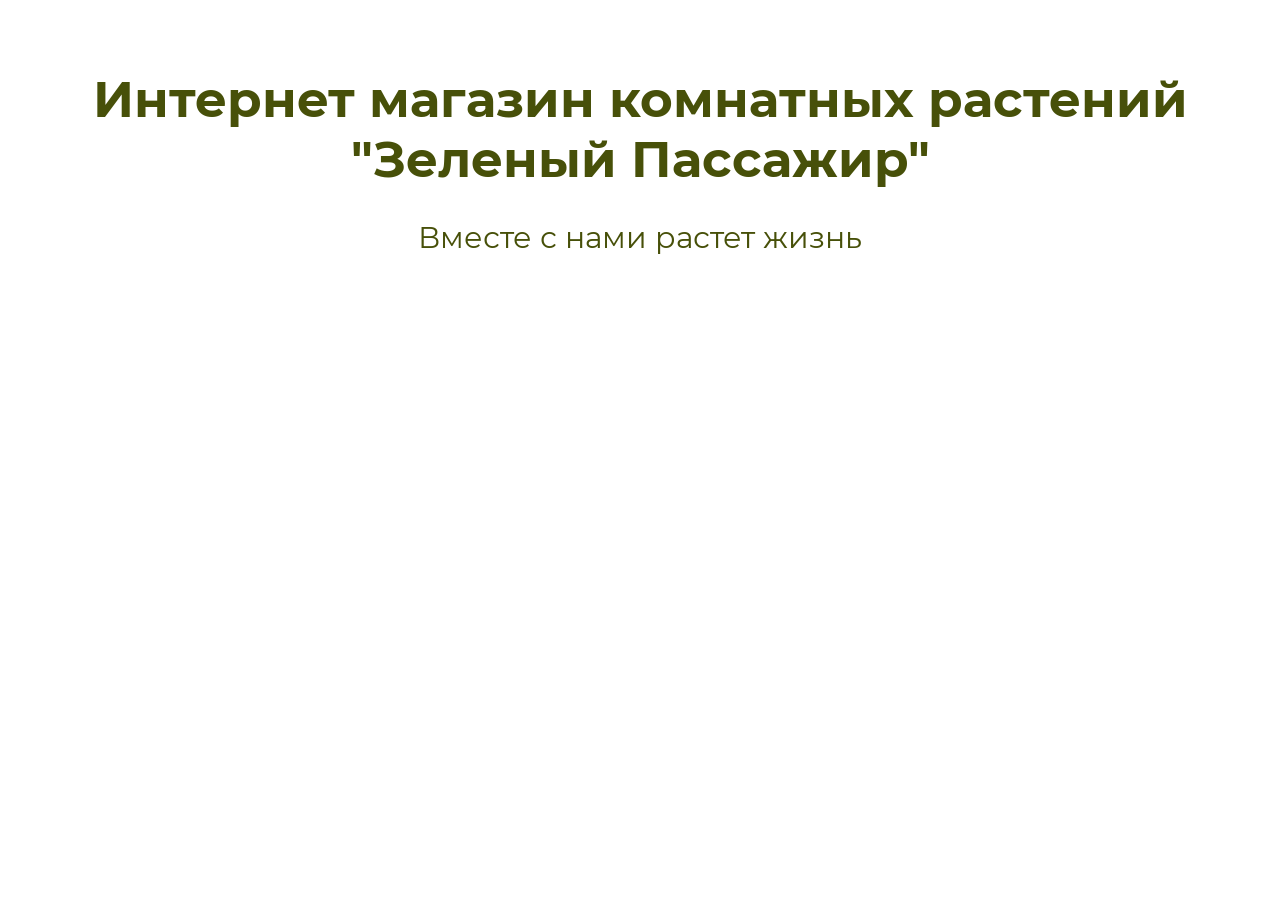
==== plant-cart/index.html @ 80790adb "Создание первого блока/заголовка" ====
<!DOCTYPE html>
<html lang="ru">
<head>
  <meta charset="UTF-8">
  <title>Верстка гибких компонентов</title>
  <link rel="stylesheet" href="css/style.css">
</head>
<body>
  <div class="page-content">
    <h1 class="page-content__title">Интернет магазин комнатных растений "Зеленый Пассажир"</h1>
    <p class="page-content__text">Вместе с нами растет жизнь</p>
  </div>
</body>
</html>
---- plant-cart/css/style.css ----
/* Global */
/* ------------------------------------ */
@import "global/fonts.css";
@import "global/reboot.css";

/* Blocks */
/* ------------------------------------ */
@import "blocks/page-content.css";
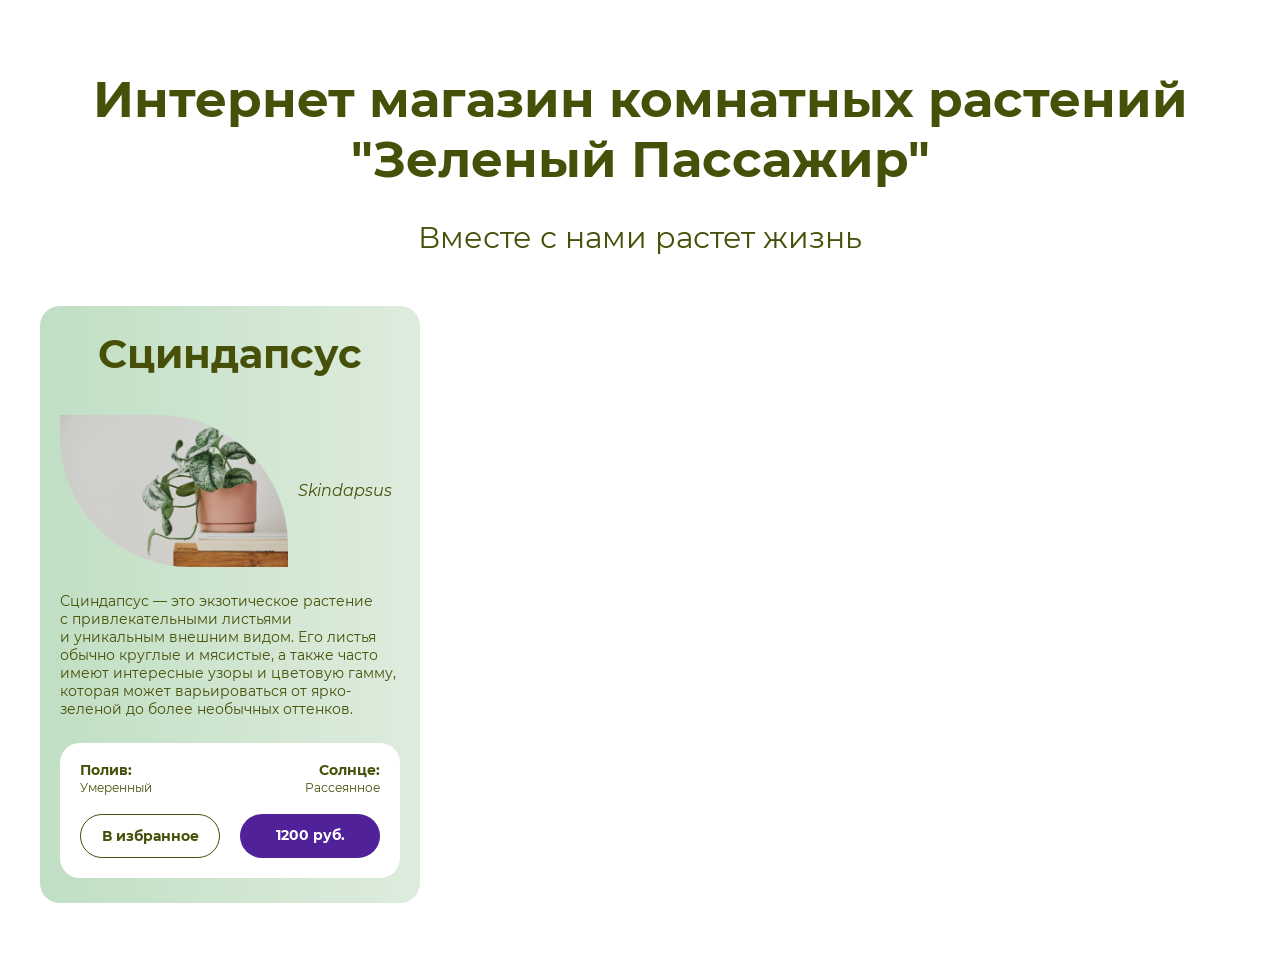
==== commit 1953f27b: "Верстка гибкого компонента, создание сетки для шаблона карточки" ====
--- a/plant-cart/index.html
+++ b/plant-cart/index.html
@@ -9,6 +9,30 @@
   <div class="page-content">
     <h1 class="page-content__title">Интернет магазин комнатных растений "Зеленый Пассажир"</h1>
     <p class="page-content__text">Вместе с нами растет жизнь</p>
+    <div class="product-card">
+      <h2 class="product-card__title">Сциндапсус</h2>
+      <div class="producr-card__heading">
+        <img class="product-card__img" src="img/Skindapsus.jpg" height="152" width="228" alt="Растение Сциндапсус">
+        <span class="product-card__name">Skindapsus</span>
+      </div>
+      <p class="producr-card__description">Сциндапсус&nbsp;&mdash; это экзотическое растение с&nbsp;привлекательными листьями и&nbsp;уникальным внешним видом. Его листья обычно круглые и&nbsp;мясистые, а&nbsp;также часто имеют интересные узоры и&nbsp;цветовую гамму, которая может варьироваться от&nbsp;ярко-зеленой до&nbsp;более необычных оттенков.</p>
+      <div class="product-card__info">
+        <div class="product-card__care">
+          <div class="product-card__care-group">
+            <span class="product-card__care-condition">Полив:</span>
+            <span class="producr-card__care-value">Умеренный</span>
+          </div>
+          <div class="product-card__care-group product-card__care-group--right">
+            <span class="product-card__care-condition">Солнце:</span>
+            <span class="producr-card__care-value">Рассеянное</span>
+          </div>
+        </div>
+        <div class="product-card__links">
+          <a class="product-card__link product-card__link--secondary" href="#">В&nbsp;избранное</a>
+          <a class="product-card__link" href="#">1200&nbsp;руб.</a>
+        </div>
+      </div>
+    </div>
   </div>
 </body>
 </html>
--- a/plant-cart/css/style.css
+++ b/plant-cart/css/style.css
@@ -5,4 +5,5 @@
 
 /* Blocks */
 /* ------------------------------------ */
-@import "blocks/page-content.css";+@import "blocks/page-content.css";
+@import "blocks/product-card.css"
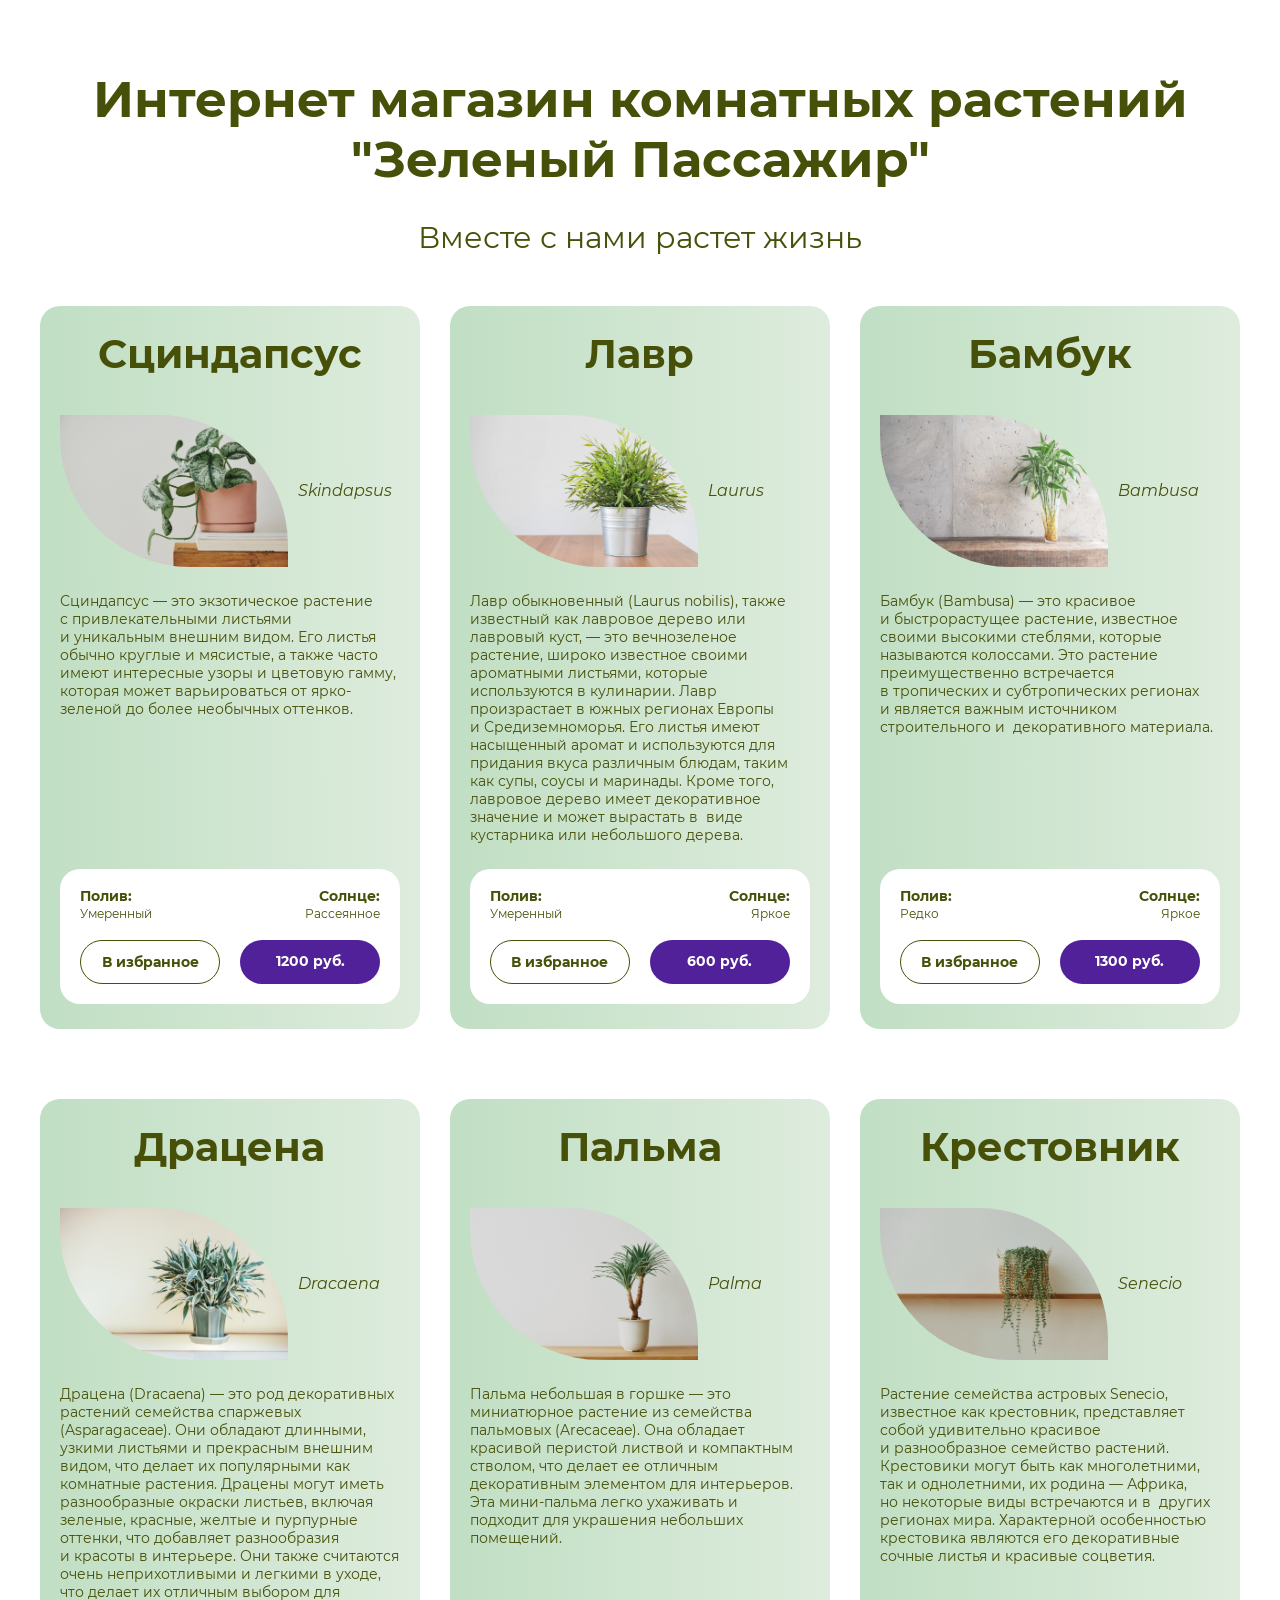
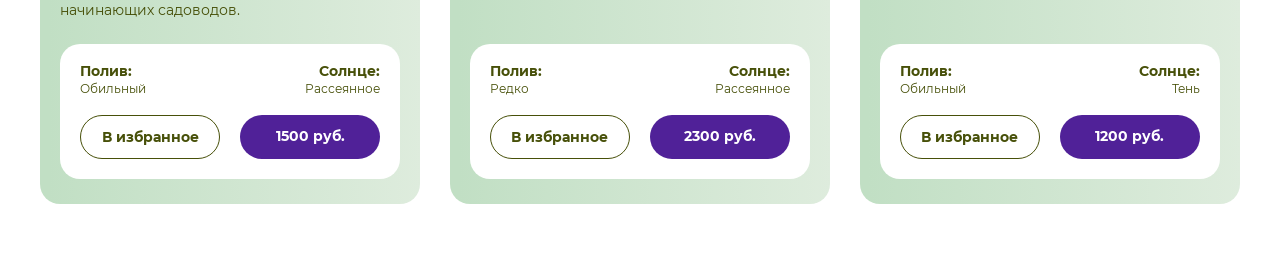
==== commit 3da0617f: "Постоение внешней сетки для карточек товаров" ====
--- a/plant-cart/index.html
+++ b/plant-cart/index.html
@@ -9,30 +9,185 @@
   <div class="page-content">
     <h1 class="page-content__title">Интернет магазин комнатных растений "Зеленый Пассажир"</h1>
     <p class="page-content__text">Вместе с нами растет жизнь</p>
-    <div class="product-card">
-      <h2 class="product-card__title">Сциндапсус</h2>
-      <div class="producr-card__heading">
-        <img class="product-card__img" src="img/Skindapsus.jpg" height="152" width="228" alt="Растение Сциндапсус">
-        <span class="product-card__name">Skindapsus</span>
-      </div>
-      <p class="producr-card__description">Сциндапсус&nbsp;&mdash; это экзотическое растение с&nbsp;привлекательными листьями и&nbsp;уникальным внешним видом. Его листья обычно круглые и&nbsp;мясистые, а&nbsp;также часто имеют интересные узоры и&nbsp;цветовую гамму, которая может варьироваться от&nbsp;ярко-зеленой до&nbsp;более необычных оттенков.</p>
-      <div class="product-card__info">
-        <div class="product-card__care">
-          <div class="product-card__care-group">
-            <span class="product-card__care-condition">Полив:</span>
-            <span class="producr-card__care-value">Умеренный</span>
+    <ul class="products">
+      <li class="products__item">
+        <div class="product-card">
+          <h2 class="product-card__title">Сциндапсус</h2>
+          <div class="producr-card__heading">
+            <img class="product-card__img" src="img/Skindapsus.jpg" height="152" width="228" alt="Растение Сциндапсус">
+            <span class="product-card__name">Skindapsus</span>
           </div>
-          <div class="product-card__care-group product-card__care-group--right">
-            <span class="product-card__care-condition">Солнце:</span>
-            <span class="producr-card__care-value">Рассеянное</span>
+          <p class="producr-card__description">Сциндапсус&nbsp;&mdash; это экзотическое растение с&nbsp;привлекательными 
+            листьями и&nbsp;уникальным внешним видом. Его листья обычно круглые и&nbsp;мясистые, а&nbsp;также часто 
+            имеют интересные узоры и&nbsp;цветовую гамму, которая может варьироваться 
+            от&nbsp;ярко-зеленой до&nbsp;более необычных оттенков.</p>
+          <div class="product-card__info">
+            <div class="product-card__care">
+              <div class="product-card__care-group">
+                <span class="product-card__care-condition">Полив:</span>
+                <span class="producr-card__care-value">Умеренный</span>
+              </div>
+              <div class="product-card__care-group product-card__care-group--right">
+                <span class="product-card__care-condition">Солнце:</span>
+                <span class="producr-card__care-value">Рассеянное</span>
+              </div>
+            </div>
+            <div class="product-card__links">
+              <a class="product-card__link product-card__link--secondary" href="#">В&nbsp;избранное</a>
+              <a class="product-card__link" href="#">1200&nbsp;руб.</a>
+            </div>
           </div>
         </div>
-        <div class="product-card__links">
-          <a class="product-card__link product-card__link--secondary" href="#">В&nbsp;избранное</a>
-          <a class="product-card__link" href="#">1200&nbsp;руб.</a>
+      </li>
+      <li class="products__item">
+        <div class="product-card">
+          <h2 class="product-card__title">Лавр</h2>
+          <div class="producr-card__heading">
+            <img class="product-card__img" src="img/Laurus.jpg" height="152" width="228" alt="Растение Сциндапсус">
+            <span class="product-card__name">Laurus</span>
+          </div>
+          <p class="producr-card__description">Лавр обыкновенный (Laurus nobilis), также известный как лавровое дерево 
+            или лавровый куст,&nbsp;&mdash; это вечнозеленое растение, широко известное своими ароматными листьями, 
+            которые используются в&nbsp;кулинарии. Лавр произрастает в&nbsp;южных регионах Европы и&nbsp;Средиземноморья. 
+            Его листья имеют насыщенный аромат и&nbsp;используются для придания вкуса различным блюдам, таким как супы, 
+            соусы и&nbsp;маринады. Кроме того, лавровое дерево имеет декоративное значение и&nbsp;может вырастать в&nbsp;
+            виде кустарника или небольшого дерева.</p>
+          <div class="product-card__info">
+            <div class="product-card__care">
+              <div class="product-card__care-group">
+                <span class="product-card__care-condition">Полив:</span>
+                <span class="producr-card__care-value">Умеренный</span>
+              </div>
+              <div class="product-card__care-group product-card__care-group--right">
+                <span class="product-card__care-condition">Солнце:</span>
+                <span class="producr-card__care-value">Яркое</span>
+              </div>
+            </div>
+            <div class="product-card__links">
+              <a class="product-card__link product-card__link--secondary" href="#">В&nbsp;избранное</a>
+              <a class="product-card__link" href="#">600&nbsp;руб.</a>
+            </div>
+          </div>
         </div>
-      </div>
-    </div>
+      </li>
+      <li class="products__item">
+        <div class="product-card">
+          <h2 class="product-card__title">Бамбук</h2>
+          <div class="producr-card__heading">
+            <img class="product-card__img" src="img/Bambusa.jpg" height="152" width="228" alt="Растение Сциндапсус">
+            <span class="product-card__name">Bambusa</span>
+          </div>
+          <p class="producr-card__description">Бамбук (Bambusa)&nbsp;&mdash; это красивое и&nbsp;быстрорастущее растение, 
+            известное своими высокими стеблями, которые называются колоссами. Это растение преимущественно встречается 
+            в&nbsp;тропических и&nbsp;субтропических регионах и&nbsp;является важным источником строительного и&nbsp;
+            декоративного материала.</p>
+          <div class="product-card__info">
+            <div class="product-card__care">
+              <div class="product-card__care-group">
+                <span class="product-card__care-condition">Полив:</span>
+                <span class="producr-card__care-value">Редко</span>
+              </div>
+              <div class="product-card__care-group product-card__care-group--right">
+                <span class="product-card__care-condition">Солнце:</span>
+                <span class="producr-card__care-value">Яркое</span>
+              </div>
+            </div>
+            <div class="product-card__links">
+              <a class="product-card__link product-card__link--secondary" href="#">В&nbsp;избранное</a>
+              <a class="product-card__link" href="#">1300&nbsp;руб.</a>
+            </div>
+          </div>
+        </div>
+      </li>
+      <li class="products__item">
+        <div class="product-card">
+          <h2 class="product-card__title">Драцена</h2>
+          <div class="producr-card__heading">
+            <img class="product-card__img" src="img/Dracaena.jpg" height="152" width="228" alt="Растение Сциндапсус">
+            <span class="product-card__name">Dracaena</span>
+          </div>
+          <p class="producr-card__description">Драцена (Dracaena)&nbsp;&mdash; это род декоративных растений семейства 
+            спаржевых (Asparagaceae). Они обладают длинными, узкими листьями и&nbsp;прекрасным внешним видом, что делает 
+            их&nbsp;популярными как комнатные растения. Драцены могут иметь разнообразные окраски листьев, включая зеленые, 
+            красные, желтые и&nbsp;пурпурные оттенки, что добавляет разнообразия и&nbsp;красоты в&nbsp;интерьере. Они также 
+            считаются очень неприхотливыми и&nbsp;легкими в&nbsp;уходе, что делает их&nbsp;отличным выбором для начинающих садоводов.</p>
+          <div class="product-card__info">
+            <div class="product-card__care">
+              <div class="product-card__care-group">
+                <span class="product-card__care-condition">Полив:</span>
+                <span class="producr-card__care-value">Обильный</span>
+              </div>
+              <div class="product-card__care-group product-card__care-group--right">
+                <span class="product-card__care-condition">Солнце:</span>
+                <span class="producr-card__care-value">Рассеянное</span>
+              </div>
+            </div>
+            <div class="product-card__links">
+              <a class="product-card__link product-card__link--secondary" href="#">В&nbsp;избранное</a>
+              <a class="product-card__link" href="#">1500&nbsp;руб.</a>
+            </div>
+          </div>
+        </div>
+      </li>
+      <li class="products__item">
+        <div class="product-card">
+          <h2 class="product-card__title">Пальма</h2>
+          <div class="producr-card__heading">
+            <img class="product-card__img" src="img/Palma.jpg" height="152" width="228" alt="Растение Сциндапсус">
+            <span class="product-card__name">Palma</span>
+          </div>
+          <p class="producr-card__description">Пальма небольшая в&nbsp;горшке&nbsp;&mdash; это миниатюрное растение 
+            из&nbsp;семейства пальмовых (Arecaceae). Она обладает красивой перистой листвой и&nbsp;компактным стволом, 
+            что делает ее&nbsp;отличным декоративным элементом для интерьеров. Эта мини-пальма легко ухаживать и&nbsp;
+            подходит для украшения небольших помещений.</p>
+          <div class="product-card__info">
+            <div class="product-card__care">
+              <div class="product-card__care-group">
+                <span class="product-card__care-condition">Полив:</span>
+                <span class="producr-card__care-value">Редко</span>
+              </div>
+              <div class="product-card__care-group product-card__care-group--right">
+                <span class="product-card__care-condition">Солнце:</span>
+                <span class="producr-card__care-value">Рассеянное</span>
+              </div>
+            </div>
+            <div class="product-card__links">
+              <a class="product-card__link product-card__link--secondary" href="#">В&nbsp;избранное</a>
+              <a class="product-card__link" href="#">2300&nbsp;руб.</a>
+            </div>
+          </div>
+        </div>
+      </li>
+      <li class="products__item">
+        <div class="product-card">
+          <h2 class="product-card__title">Крестовник</h2>
+          <div class="producr-card__heading">
+            <img class="product-card__img" src="img/Senecio.jpg" height="152" width="228" alt="Растение Сциндапсус">
+            <span class="product-card__name">Senecio</span>
+          </div>
+          <p class="producr-card__description">Растение семейства астровых Senecio, известное как крестовник, представляет
+             собой удивительно красивое и&nbsp;разнообразное семейство растений. Крестовики могут быть как многолетними, 
+             так и&nbsp;однолетними, их&nbsp;родина&nbsp;&mdash; Африка, но&nbsp;некоторые виды встречаются и&nbsp;в&nbsp;
+             других регионах мира. Характерной особенностью крестовика являются его декоративные сочные листья и&nbsp;красивые соцветия.</p>
+          <div class="product-card__info">
+            <div class="product-card__care">
+              <div class="product-card__care-group">
+                <span class="product-card__care-condition">Полив:</span>
+                <span class="producr-card__care-value">Обильный</span>
+              </div>
+              <div class="product-card__care-group product-card__care-group--right">
+                <span class="product-card__care-condition">Солнце:</span>
+                <span class="producr-card__care-value">Тень</span>
+              </div>
+            </div>
+            <div class="product-card__links">
+              <a class="product-card__link product-card__link--secondary" href="#">В&nbsp;избранное</a>
+              <a class="product-card__link" href="#">1200&nbsp;руб.</a>
+            </div>
+          </div>
+        </div>
+      </li>
+    </ul>
   </div>
 </body>
 </html>
--- a/plant-cart/css/style.css
+++ b/plant-cart/css/style.css
@@ -6,4 +6,5 @@
 /* Blocks */
 /* ------------------------------------ */
 @import "blocks/page-content.css";
-@import "blocks/product-card.css"+@import "blocks/product-card.css";
+@import "blocks/products.css";
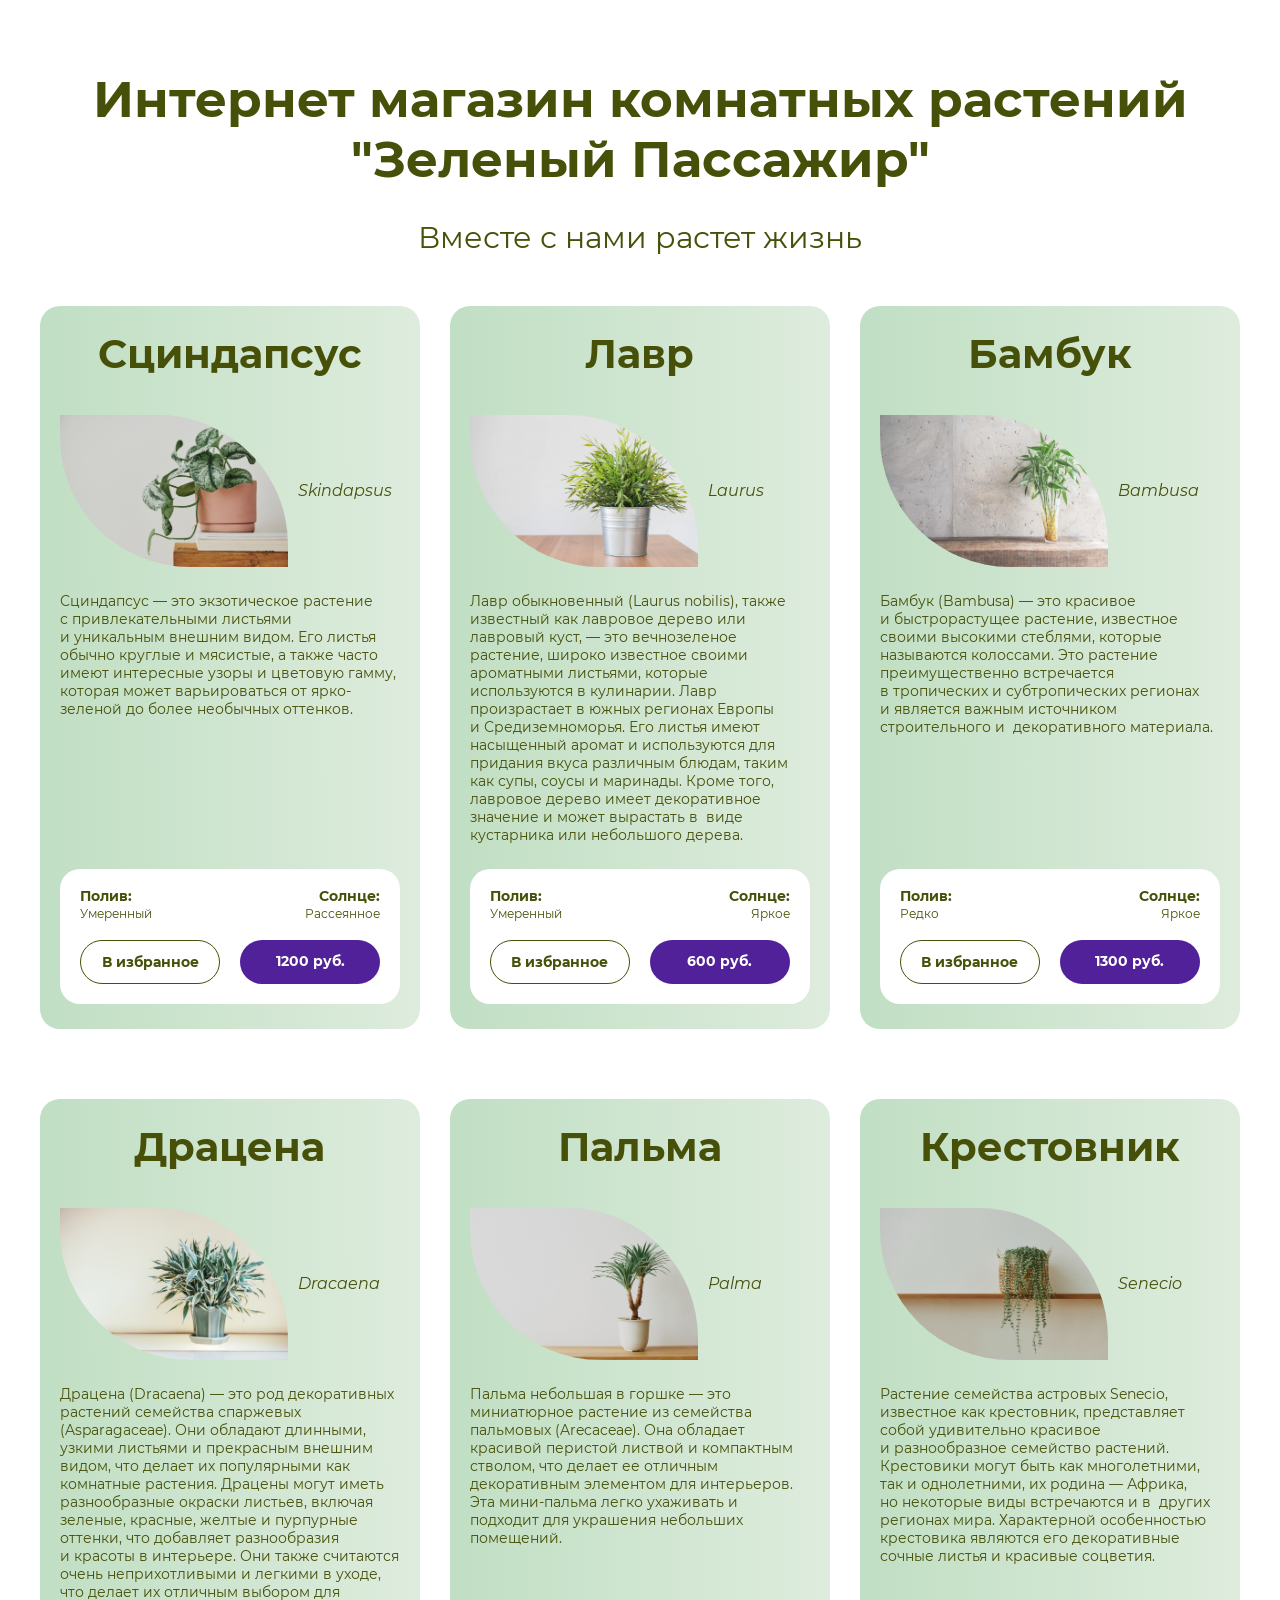
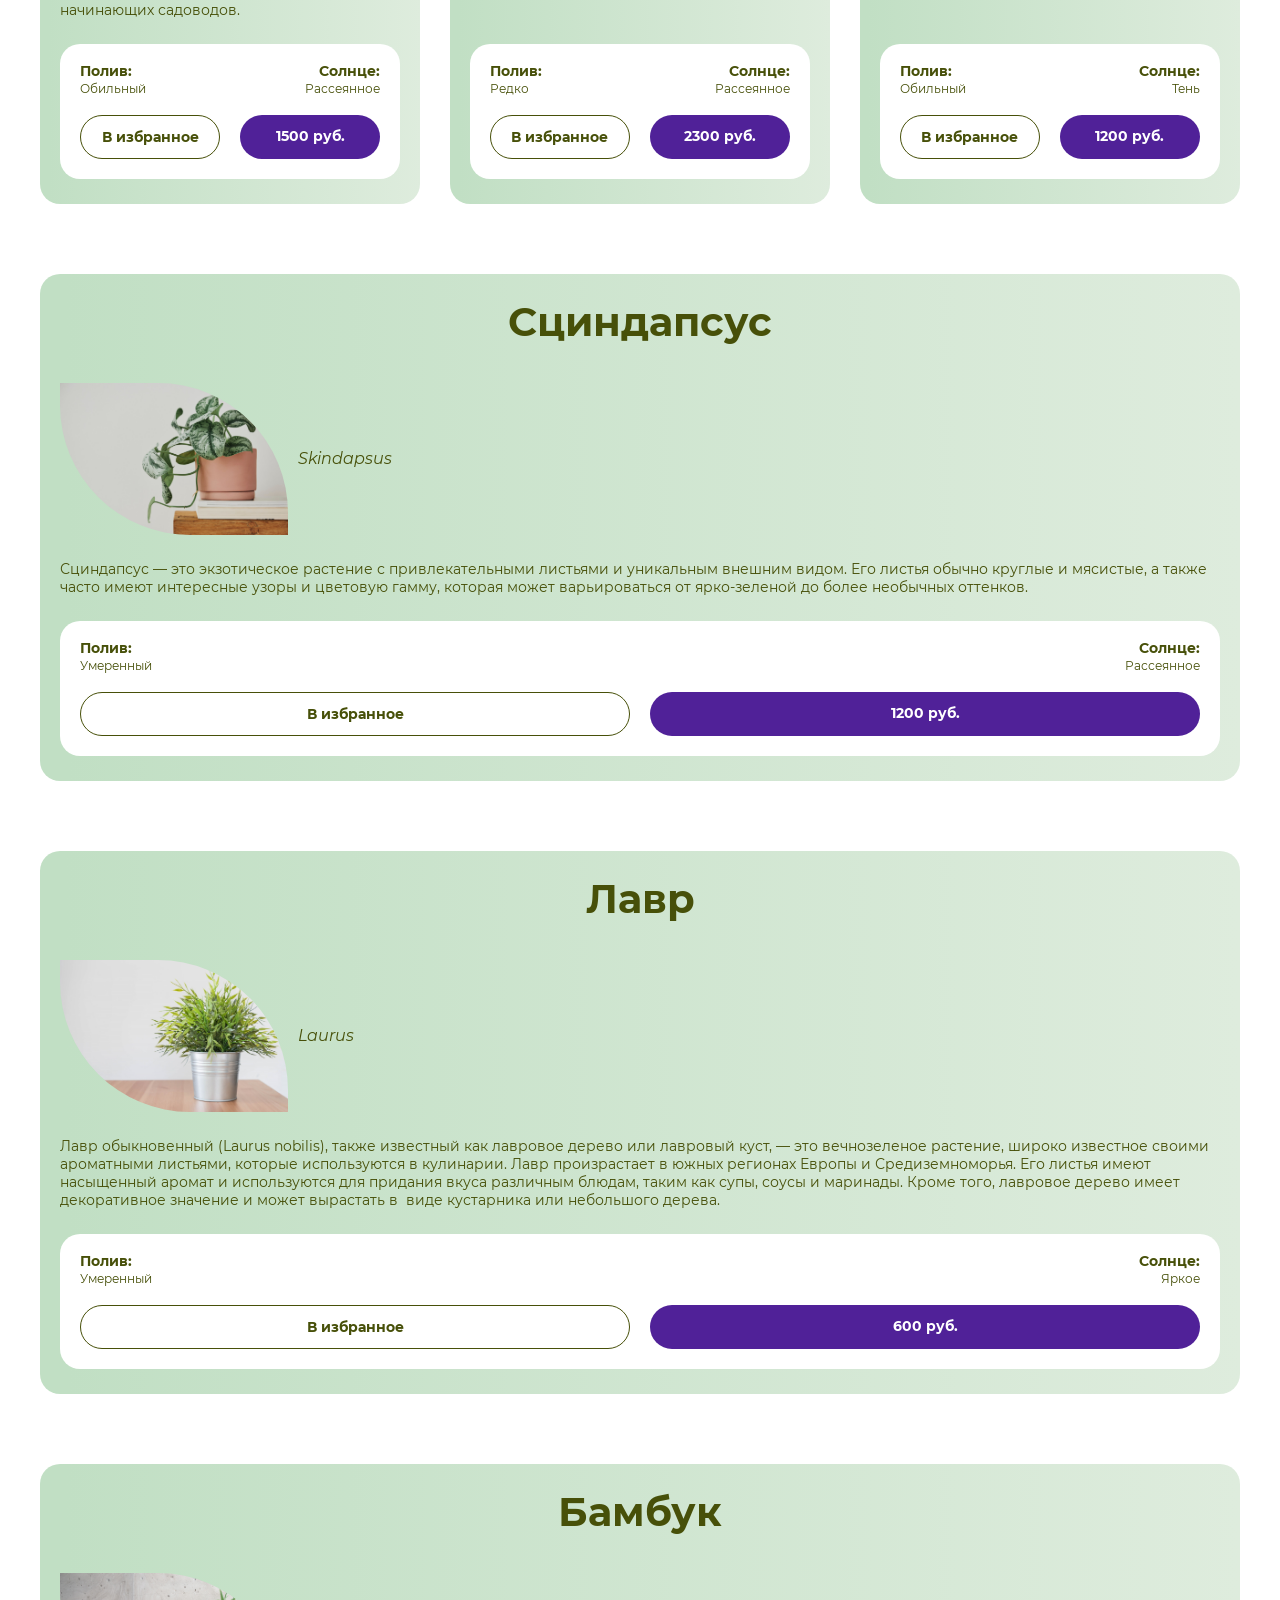
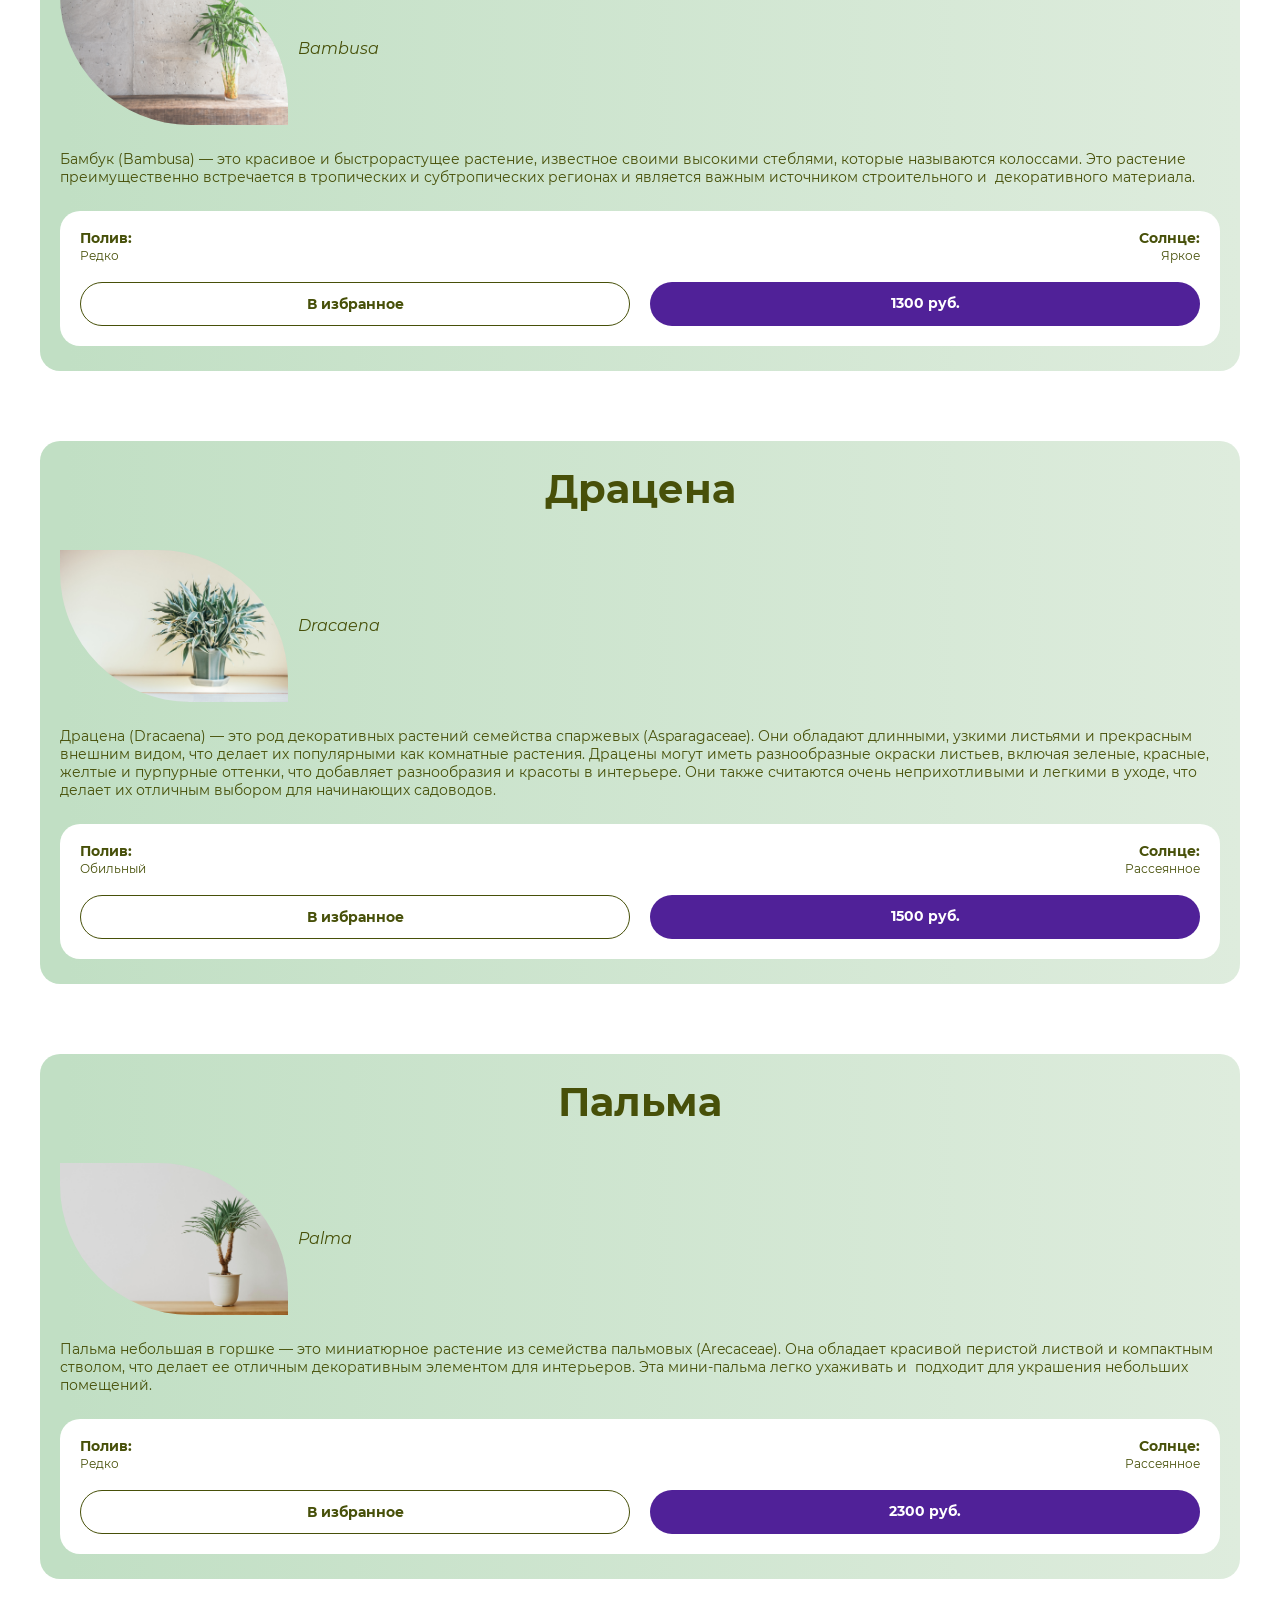
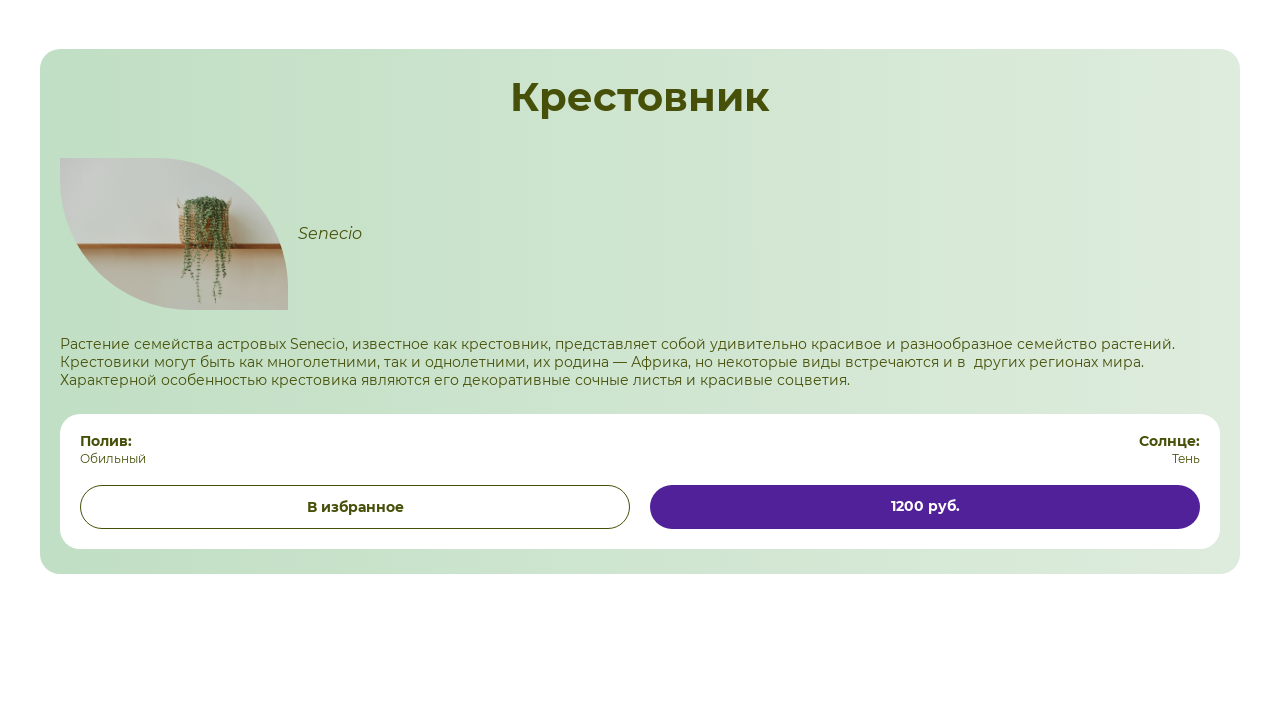
==== commit 406676a1: "Постороение внешней сетки для двух видов карточек товаров (горизонтальная версия)" ====
--- a/plant-cart/index.html
+++ b/plant-cart/index.html
@@ -13,28 +13,32 @@
       <li class="products__item">
         <div class="product-card">
           <h2 class="product-card__title">Сциндапсус</h2>
-          <div class="producr-card__heading">
-            <img class="product-card__img" src="img/Skindapsus.jpg" height="152" width="228" alt="Растение Сциндапсус">
-            <span class="product-card__name">Skindapsus</span>
-          </div>
-          <p class="producr-card__description">Сциндапсус&nbsp;&mdash; это экзотическое растение с&nbsp;привлекательными 
-            листьями и&nbsp;уникальным внешним видом. Его листья обычно круглые и&nbsp;мясистые, а&nbsp;также часто 
-            имеют интересные узоры и&nbsp;цветовую гамму, которая может варьироваться 
-            от&nbsp;ярко-зеленой до&nbsp;более необычных оттенков.</p>
-          <div class="product-card__info">
-            <div class="product-card__care">
-              <div class="product-card__care-group">
-                <span class="product-card__care-condition">Полив:</span>
-                <span class="producr-card__care-value">Умеренный</span>
-              </div>
-              <div class="product-card__care-group product-card__care-group--right">
-                <span class="product-card__care-condition">Солнце:</span>
-                <span class="producr-card__care-value">Рассеянное</span>
-              </div>
-            </div>
-            <div class="product-card__links">
-              <a class="product-card__link product-card__link--secondary" href="#">В&nbsp;избранное</a>
-              <a class="product-card__link" href="#">1200&nbsp;руб.</a>
+          <div class="product-card__wrapper">
+            <div class="producr-card__heading">
+              <img class="product-card__img" src="img/Skindapsus.jpg" height="152" width="228" alt="Растение Сциндапсус">
+              <span class="product-card__name">Skindapsus</span>
+            </div>
+            <div class="product-card__info-wrapper">
+              <p class="producr-card__description">Сциндапсус&nbsp;&mdash; это экзотическое растение с&nbsp;привлекательными 
+              листьями и&nbsp;уникальным внешним видом. Его листья обычно круглые и&nbsp;мясистые, а&nbsp;также часто 
+              имеют интересные узоры и&nbsp;цветовую гамму, которая может варьироваться 
+              от&nbsp;ярко-зеленой до&nbsp;более необычных оттенков.</p>
+              <div class="product-card__info">
+                <div class="product-card__care">
+                  <div class="product-card__care-group">
+                    <span class="product-card__care-condition">Полив:</span>
+                    <span class="producr-card__care-value">Умеренный</span>
+                  </div>
+                  <div class="product-card__care-group product-card__care-group--right">
+                    <span class="product-card__care-condition">Солнце:</span>
+                    <span class="producr-card__care-value">Рассеянное</span>
+                  </div>
+                </div>
+                <div class="product-card__links">
+                  <a class="product-card__link product-card__link--secondary" href="#">В&nbsp;избранное</a>
+                  <a class="product-card__link" href="#">1200&nbsp;руб.</a>
+                </div>
+              </div>
             </div>
           </div>
         </div>
@@ -42,30 +46,34 @@
       <li class="products__item">
         <div class="product-card">
           <h2 class="product-card__title">Лавр</h2>
-          <div class="producr-card__heading">
-            <img class="product-card__img" src="img/Laurus.jpg" height="152" width="228" alt="Растение Сциндапсус">
-            <span class="product-card__name">Laurus</span>
-          </div>
-          <p class="producr-card__description">Лавр обыкновенный (Laurus nobilis), также известный как лавровое дерево 
-            или лавровый куст,&nbsp;&mdash; это вечнозеленое растение, широко известное своими ароматными листьями, 
-            которые используются в&nbsp;кулинарии. Лавр произрастает в&nbsp;южных регионах Европы и&nbsp;Средиземноморья. 
-            Его листья имеют насыщенный аромат и&nbsp;используются для придания вкуса различным блюдам, таким как супы, 
-            соусы и&nbsp;маринады. Кроме того, лавровое дерево имеет декоративное значение и&nbsp;может вырастать в&nbsp;
-            виде кустарника или небольшого дерева.</p>
-          <div class="product-card__info">
-            <div class="product-card__care">
-              <div class="product-card__care-group">
-                <span class="product-card__care-condition">Полив:</span>
-                <span class="producr-card__care-value">Умеренный</span>
-              </div>
-              <div class="product-card__care-group product-card__care-group--right">
-                <span class="product-card__care-condition">Солнце:</span>
-                <span class="producr-card__care-value">Яркое</span>
-              </div>
-            </div>
-            <div class="product-card__links">
-              <a class="product-card__link product-card__link--secondary" href="#">В&nbsp;избранное</a>
-              <a class="product-card__link" href="#">600&nbsp;руб.</a>
+          <div class="product-card__wrapper">
+            <div class="producr-card__heading">
+              <img class="product-card__img" src="img/Laurus.jpg" height="152" width="228" alt="Растение Лавр">
+              <span class="product-card__name">Laurus</span>
+            </div>
+            <div class="product-card__info-wrapper">
+              <p class="producr-card__description">Лавр обыкновенный (Laurus nobilis), также известный как лавровое дерево
+                или лавровый куст,&nbsp;&mdash; это вечнозеленое растение, широко известное своими ароматными листьями,
+                которые используются в&nbsp;кулинарии. Лавр произрастает в&nbsp;южных регионах Европы и&nbsp;Средиземноморья.
+                Его листья имеют насыщенный аромат и&nbsp;используются для придания вкуса различным блюдам, таким как супы,
+                соусы и&nbsp;маринады. Кроме того, лавровое дерево имеет декоративное значение и&nbsp;может вырастать в&nbsp;
+                виде кустарника или небольшого дерева.</p>
+              <div class="product-card__info">
+                <div class="product-card__care">
+                  <div class="product-card__care-group">
+                    <span class="product-card__care-condition">Полив:</span>
+                    <span class="producr-card__care-value">Умеренный</span>
+                  </div>
+                  <div class="product-card__care-group product-card__care-group--right">
+                    <span class="product-card__care-condition">Солнце:</span>
+                    <span class="producr-card__care-value">Яркое</span>
+                  </div>
+                </div>
+                <div class="product-card__links">
+                  <a class="product-card__link product-card__link--secondary" href="#">В&nbsp;избранное</a>
+                  <a class="product-card__link" href="#">600&nbsp;руб.</a>
+                </div>
+              </div>
             </div>
           </div>
         </div>
@@ -73,28 +81,32 @@
       <li class="products__item">
         <div class="product-card">
           <h2 class="product-card__title">Бамбук</h2>
-          <div class="producr-card__heading">
-            <img class="product-card__img" src="img/Bambusa.jpg" height="152" width="228" alt="Растение Сциндапсус">
-            <span class="product-card__name">Bambusa</span>
-          </div>
-          <p class="producr-card__description">Бамбук (Bambusa)&nbsp;&mdash; это красивое и&nbsp;быстрорастущее растение, 
-            известное своими высокими стеблями, которые называются колоссами. Это растение преимущественно встречается 
-            в&nbsp;тропических и&nbsp;субтропических регионах и&nbsp;является важным источником строительного и&nbsp;
-            декоративного материала.</p>
-          <div class="product-card__info">
-            <div class="product-card__care">
-              <div class="product-card__care-group">
-                <span class="product-card__care-condition">Полив:</span>
-                <span class="producr-card__care-value">Редко</span>
-              </div>
-              <div class="product-card__care-group product-card__care-group--right">
-                <span class="product-card__care-condition">Солнце:</span>
-                <span class="producr-card__care-value">Яркое</span>
-              </div>
-            </div>
-            <div class="product-card__links">
-              <a class="product-card__link product-card__link--secondary" href="#">В&nbsp;избранное</a>
-              <a class="product-card__link" href="#">1300&nbsp;руб.</a>
+          <div class="product-card__wrapper">
+            <div class="producr-card__heading">
+              <img class="product-card__img" src="img/Bambusa.jpg" height="152" width="228" alt="Растение Бамбук">
+              <span class="product-card__name">Bambusa</span>
+            </div>
+            <div class="product-card__info-wrapper">
+              <p class="producr-card__description">Бамбук (Bambusa)&nbsp;&mdash; это красивое и&nbsp;быстрорастущее растение,
+                известное своими высокими стеблями, которые называются колоссами. Это растение преимущественно встречается
+                в&nbsp;тропических и&nbsp;субтропических регионах и&nbsp;является важным источником строительного и&nbsp;
+                декоративного материала.</p>
+              <div class="product-card__info">
+                <div class="product-card__care">
+                  <div class="product-card__care-group">
+                    <span class="product-card__care-condition">Полив:</span>
+                    <span class="producr-card__care-value">Редко</span>
+                  </div>
+                  <div class="product-card__care-group product-card__care-group--right">
+                    <span class="product-card__care-condition">Солнце:</span>
+                    <span class="producr-card__care-value">Яркое</span>
+                  </div>
+                </div>
+                <div class="product-card__links">
+                  <a class="product-card__link product-card__link--secondary" href="#">В&nbsp;избранное</a>
+                  <a class="product-card__link" href="#">1300&nbsp;руб.</a>
+                </div>
+              </div>
             </div>
           </div>
         </div>
@@ -102,29 +114,33 @@
       <li class="products__item">
         <div class="product-card">
           <h2 class="product-card__title">Драцена</h2>
-          <div class="producr-card__heading">
-            <img class="product-card__img" src="img/Dracaena.jpg" height="152" width="228" alt="Растение Сциндапсус">
-            <span class="product-card__name">Dracaena</span>
-          </div>
-          <p class="producr-card__description">Драцена (Dracaena)&nbsp;&mdash; это род декоративных растений семейства 
-            спаржевых (Asparagaceae). Они обладают длинными, узкими листьями и&nbsp;прекрасным внешним видом, что делает 
-            их&nbsp;популярными как комнатные растения. Драцены могут иметь разнообразные окраски листьев, включая зеленые, 
-            красные, желтые и&nbsp;пурпурные оттенки, что добавляет разнообразия и&nbsp;красоты в&nbsp;интерьере. Они также 
-            считаются очень неприхотливыми и&nbsp;легкими в&nbsp;уходе, что делает их&nbsp;отличным выбором для начинающих садоводов.</p>
-          <div class="product-card__info">
-            <div class="product-card__care">
-              <div class="product-card__care-group">
-                <span class="product-card__care-condition">Полив:</span>
-                <span class="producr-card__care-value">Обильный</span>
-              </div>
-              <div class="product-card__care-group product-card__care-group--right">
-                <span class="product-card__care-condition">Солнце:</span>
-                <span class="producr-card__care-value">Рассеянное</span>
-              </div>
-            </div>
-            <div class="product-card__links">
-              <a class="product-card__link product-card__link--secondary" href="#">В&nbsp;избранное</a>
-              <a class="product-card__link" href="#">1500&nbsp;руб.</a>
+          <div class="product-card__wrapper">
+            <div class="producr-card__heading">
+              <img class="product-card__img" src="img/Dracaena.jpg" height="152" width="228" alt="Растение Драцена">
+              <span class="product-card__name">Dracaena</span>
+            </div>
+            <div class="producr-card__info-wrapper">
+              <p class="producr-card__description">Драцена (Dracaena)&nbsp;&mdash; это род декоративных растений семейства
+                спаржевых (Asparagaceae). Они обладают длинными, узкими листьями и&nbsp;прекрасным внешним видом, что делает
+                их&nbsp;популярными как комнатные растения. Драцены могут иметь разнообразные окраски листьев, включая зеленые,
+                красные, желтые и&nbsp;пурпурные оттенки, что добавляет разнообразия и&nbsp;красоты в&nbsp;интерьере. Они также
+                считаются очень неприхотливыми и&nbsp;легкими в&nbsp;уходе, что делает их&nbsp;отличным выбором для начинающих садоводов.</p>
+              <div class="product-card__info">
+                <div class="product-card__care">
+                  <div class="product-card__care-group">
+                    <span class="product-card__care-condition">Полив:</span>
+                    <span class="producr-card__care-value">Обильный</span>
+                  </div>
+                  <div class="product-card__care-group product-card__care-group--right">
+                    <span class="product-card__care-condition">Солнце:</span>
+                    <span class="producr-card__care-value">Рассеянное</span>
+                  </div>
+                </div>
+                <div class="product-card__links">
+                  <a class="product-card__link product-card__link--secondary" href="#">В&nbsp;избранное</a>
+                  <a class="product-card__link" href="#">1500&nbsp;руб.</a>
+                </div>
+              </div>
             </div>
           </div>
         </div>
@@ -132,28 +148,32 @@
       <li class="products__item">
         <div class="product-card">
           <h2 class="product-card__title">Пальма</h2>
-          <div class="producr-card__heading">
-            <img class="product-card__img" src="img/Palma.jpg" height="152" width="228" alt="Растение Сциндапсус">
-            <span class="product-card__name">Palma</span>
-          </div>
-          <p class="producr-card__description">Пальма небольшая в&nbsp;горшке&nbsp;&mdash; это миниатюрное растение 
-            из&nbsp;семейства пальмовых (Arecaceae). Она обладает красивой перистой листвой и&nbsp;компактным стволом, 
-            что делает ее&nbsp;отличным декоративным элементом для интерьеров. Эта мини-пальма легко ухаживать и&nbsp;
-            подходит для украшения небольших помещений.</p>
-          <div class="product-card__info">
-            <div class="product-card__care">
-              <div class="product-card__care-group">
-                <span class="product-card__care-condition">Полив:</span>
-                <span class="producr-card__care-value">Редко</span>
-              </div>
-              <div class="product-card__care-group product-card__care-group--right">
-                <span class="product-card__care-condition">Солнце:</span>
-                <span class="producr-card__care-value">Рассеянное</span>
-              </div>
-            </div>
-            <div class="product-card__links">
-              <a class="product-card__link product-card__link--secondary" href="#">В&nbsp;избранное</a>
-              <a class="product-card__link" href="#">2300&nbsp;руб.</a>
+          <div class="product-card__wrapper">
+            <div class="producr-card__heading">
+              <img class="product-card__img" src="img/Palma.jpg" height="152" width="228" alt="Растение Пальма">
+              <span class="product-card__name">Palma</span>
+            </div>
+            <div class="product-card__info-wrapper">
+              <p class="producr-card__description">Пальма небольшая в&nbsp;горшке&nbsp;&mdash; это миниатюрное растение
+                из&nbsp;семейства пальмовых (Arecaceae). Она обладает красивой перистой листвой и&nbsp;компактным стволом,
+                что делает ее&nbsp;отличным декоративным элементом для интерьеров. Эта мини-пальма легко ухаживать и&nbsp;
+                подходит для украшения небольших помещений.</p>
+              <div class="product-card__info">
+                <div class="product-card__care">
+                  <div class="product-card__care-group">
+                    <span class="product-card__care-condition">Полив:</span>
+                    <span class="producr-card__care-value">Редко</span>
+                  </div>
+                  <div class="product-card__care-group product-card__care-group--right">
+                    <span class="product-card__care-condition">Солнце:</span>
+                    <span class="producr-card__care-value">Рассеянное</span>
+                  </div>
+                </div>
+                <div class="product-card__links">
+                  <a class="product-card__link product-card__link--secondary" href="#">В&nbsp;избранное</a>
+                  <a class="product-card__link" href="#">2300&nbsp;руб.</a>
+                </div>
+              </div>
             </div>
           </div>
         </div>
@@ -161,28 +181,236 @@
       <li class="products__item">
         <div class="product-card">
           <h2 class="product-card__title">Крестовник</h2>
-          <div class="producr-card__heading">
-            <img class="product-card__img" src="img/Senecio.jpg" height="152" width="228" alt="Растение Сциндапсус">
-            <span class="product-card__name">Senecio</span>
-          </div>
-          <p class="producr-card__description">Растение семейства астровых Senecio, известное как крестовник, представляет
-             собой удивительно красивое и&nbsp;разнообразное семейство растений. Крестовики могут быть как многолетними, 
-             так и&nbsp;однолетними, их&nbsp;родина&nbsp;&mdash; Африка, но&nbsp;некоторые виды встречаются и&nbsp;в&nbsp;
-             других регионах мира. Характерной особенностью крестовика являются его декоративные сочные листья и&nbsp;красивые соцветия.</p>
-          <div class="product-card__info">
-            <div class="product-card__care">
-              <div class="product-card__care-group">
-                <span class="product-card__care-condition">Полив:</span>
-                <span class="producr-card__care-value">Обильный</span>
-              </div>
-              <div class="product-card__care-group product-card__care-group--right">
-                <span class="product-card__care-condition">Солнце:</span>
-                <span class="producr-card__care-value">Тень</span>
-              </div>
-            </div>
-            <div class="product-card__links">
-              <a class="product-card__link product-card__link--secondary" href="#">В&nbsp;избранное</a>
-              <a class="product-card__link" href="#">1200&nbsp;руб.</a>
+          <div class="product-card__wrapper">
+            <div class="producr-card__heading">
+              <img class="product-card__img" src="img/Senecio.jpg" height="152" width="228" alt="Растение Крестовник">
+              <span class="product-card__name">Senecio</span>
+            </div>
+            <div class="product-card__info-wrapper">
+              <p class="producr-card__description">Растение семейства астровых Senecio, известное как крестовник, представляет
+                 собой удивительно красивое и&nbsp;разнообразное семейство растений. Крестовики могут быть как многолетними,
+                 так и&nbsp;однолетними, их&nbsp;родина&nbsp;&mdash; Африка, но&nbsp;некоторые виды встречаются и&nbsp;в&nbsp;
+                 других регионах мира. Характерной особенностью крестовика являются его декоративные сочные листья и&nbsp;красивые соцветия.</p>
+              <div class="product-card__info">
+                <div class="product-card__care">
+                  <div class="product-card__care-group">
+                    <span class="product-card__care-condition">Полив:</span>
+                    <span class="producr-card__care-value">Обильный</span>
+                  </div>
+                  <div class="product-card__care-group product-card__care-group--right">
+                    <span class="product-card__care-condition">Солнце:</span>
+                    <span class="producr-card__care-value">Тень</span>
+                  </div>
+                </div>
+                <div class="product-card__links">
+                  <a class="product-card__link product-card__link--secondary" href="#">В&nbsp;избранное</a>
+                  <a class="product-card__link" href="#">1200&nbsp;руб.</a>
+                </div>
+              </div>
+            </div>
+          </div>
+        </div>
+      </li>
+    </ul>
+    <!-- Второй вид карточек -->
+    <ul class="products products--flat">
+      <li class="products__item">
+        <div class="product-card">
+          <h2 class="product-card__title">Сциндапсус</h2>
+          <div class="product-card__wrapper">
+            <div class="producr-card__heading">
+              <img class="product-card__img" src="img/Skindapsus.jpg" height="152" width="228" alt="Растение Сциндапсус">
+              <span class="product-card__name">Skindapsus</span>
+            </div>
+            <div class="product-card__info-wrapper">
+              <p class="producr-card__description">Сциндапсус&nbsp;&mdash; это экзотическое растение с&nbsp;привлекательными 
+              листьями и&nbsp;уникальным внешним видом. Его листья обычно круглые и&nbsp;мясистые, а&nbsp;также часто 
+              имеют интересные узоры и&nbsp;цветовую гамму, которая может варьироваться 
+              от&nbsp;ярко-зеленой до&nbsp;более необычных оттенков.</p>
+              <div class="product-card__info">
+                <div class="product-card__care">
+                  <div class="product-card__care-group">
+                    <span class="product-card__care-condition">Полив:</span>
+                    <span class="producr-card__care-value">Умеренный</span>
+                  </div>
+                  <div class="product-card__care-group product-card__care-group--right">
+                    <span class="product-card__care-condition">Солнце:</span>
+                    <span class="producr-card__care-value">Рассеянное</span>
+                  </div>
+                </div>
+                <div class="product-card__links">
+                  <a class="product-card__link product-card__link--secondary" href="#">В&nbsp;избранное</a>
+                  <a class="product-card__link" href="#">1200&nbsp;руб.</a>
+                </div>
+              </div>
+            </div>
+          </div>
+        </div>
+      </li>
+      <li class="products__item">
+        <div class="product-card">
+          <h2 class="product-card__title">Лавр</h2>
+          <div class="product-card__wrapper">
+            <div class="producr-card__heading">
+              <img class="product-card__img" src="img/Laurus.jpg" height="152" width="228" alt="Растение Лавр">
+              <span class="product-card__name">Laurus</span>
+            </div>
+            <div class="product-card__info-wrapper">
+              <p class="producr-card__description">Лавр обыкновенный (Laurus nobilis), также известный как лавровое дерево
+                или лавровый куст,&nbsp;&mdash; это вечнозеленое растение, широко известное своими ароматными листьями,
+                которые используются в&nbsp;кулинарии. Лавр произрастает в&nbsp;южных регионах Европы и&nbsp;Средиземноморья.
+                Его листья имеют насыщенный аромат и&nbsp;используются для придания вкуса различным блюдам, таким как супы,
+                соусы и&nbsp;маринады. Кроме того, лавровое дерево имеет декоративное значение и&nbsp;может вырастать в&nbsp;
+                виде кустарника или небольшого дерева.</p>
+              <div class="product-card__info">
+                <div class="product-card__care">
+                  <div class="product-card__care-group">
+                    <span class="product-card__care-condition">Полив:</span>
+                    <span class="producr-card__care-value">Умеренный</span>
+                  </div>
+                  <div class="product-card__care-group product-card__care-group--right">
+                    <span class="product-card__care-condition">Солнце:</span>
+                    <span class="producr-card__care-value">Яркое</span>
+                  </div>
+                </div>
+                <div class="product-card__links">
+                  <a class="product-card__link product-card__link--secondary" href="#">В&nbsp;избранное</a>
+                  <a class="product-card__link" href="#">600&nbsp;руб.</a>
+                </div>
+              </div>
+            </div>
+          </div>
+        </div>
+      </li>
+      <li class="products__item">
+        <div class="product-card">
+          <h2 class="product-card__title">Бамбук</h2>
+          <div class="product-card__wrapper">
+            <div class="producr-card__heading">
+              <img class="product-card__img" src="img/Bambusa.jpg" height="152" width="228" alt="Растение Бамбук">
+              <span class="product-card__name">Bambusa</span>
+            </div>
+            <div class="product-card__info-wrapper">
+              <p class="producr-card__description">Бамбук (Bambusa)&nbsp;&mdash; это красивое и&nbsp;быстрорастущее растение,
+                известное своими высокими стеблями, которые называются колоссами. Это растение преимущественно встречается
+                в&nbsp;тропических и&nbsp;субтропических регионах и&nbsp;является важным источником строительного и&nbsp;
+                декоративного материала.</p>
+              <div class="product-card__info">
+                <div class="product-card__care">
+                  <div class="product-card__care-group">
+                    <span class="product-card__care-condition">Полив:</span>
+                    <span class="producr-card__care-value">Редко</span>
+                  </div>
+                  <div class="product-card__care-group product-card__care-group--right">
+                    <span class="product-card__care-condition">Солнце:</span>
+                    <span class="producr-card__care-value">Яркое</span>
+                  </div>
+                </div>
+                <div class="product-card__links">
+                  <a class="product-card__link product-card__link--secondary" href="#">В&nbsp;избранное</a>
+                  <a class="product-card__link" href="#">1300&nbsp;руб.</a>
+                </div>
+              </div>
+            </div>
+          </div>
+        </div>
+      </li>
+      <li class="products__item">
+        <div class="product-card">
+          <h2 class="product-card__title">Драцена</h2>
+          <div class="product-card__wrapper">
+            <div class="producr-card__heading">
+              <img class="product-card__img" src="img/Dracaena.jpg" height="152" width="228" alt="Растение Драцена">
+              <span class="product-card__name">Dracaena</span>
+            </div>
+            <div class="producr-card__info-wrapper">
+              <p class="producr-card__description">Драцена (Dracaena)&nbsp;&mdash; это род декоративных растений семейства
+                спаржевых (Asparagaceae). Они обладают длинными, узкими листьями и&nbsp;прекрасным внешним видом, что делает
+                их&nbsp;популярными как комнатные растения. Драцены могут иметь разнообразные окраски листьев, включая зеленые,
+                красные, желтые и&nbsp;пурпурные оттенки, что добавляет разнообразия и&nbsp;красоты в&nbsp;интерьере. Они также
+                считаются очень неприхотливыми и&nbsp;легкими в&nbsp;уходе, что делает их&nbsp;отличным выбором для начинающих садоводов.</p>
+              <div class="product-card__info">
+                <div class="product-card__care">
+                  <div class="product-card__care-group">
+                    <span class="product-card__care-condition">Полив:</span>
+                    <span class="producr-card__care-value">Обильный</span>
+                  </div>
+                  <div class="product-card__care-group product-card__care-group--right">
+                    <span class="product-card__care-condition">Солнце:</span>
+                    <span class="producr-card__care-value">Рассеянное</span>
+                  </div>
+                </div>
+                <div class="product-card__links">
+                  <a class="product-card__link product-card__link--secondary" href="#">В&nbsp;избранное</a>
+                  <a class="product-card__link" href="#">1500&nbsp;руб.</a>
+                </div>
+              </div>
+            </div>
+          </div>
+        </div>
+      </li>
+      <li class="products__item">
+        <div class="product-card">
+          <h2 class="product-card__title">Пальма</h2>
+          <div class="product-card__wrapper">
+            <div class="producr-card__heading">
+              <img class="product-card__img" src="img/Palma.jpg" height="152" width="228" alt="Растение Пальма">
+              <span class="product-card__name">Palma</span>
+            </div>
+            <div class="product-card__info-wrapper">
+              <p class="producr-card__description">Пальма небольшая в&nbsp;горшке&nbsp;&mdash; это миниатюрное растение
+                из&nbsp;семейства пальмовых (Arecaceae). Она обладает красивой перистой листвой и&nbsp;компактным стволом,
+                что делает ее&nbsp;отличным декоративным элементом для интерьеров. Эта мини-пальма легко ухаживать и&nbsp;
+                подходит для украшения небольших помещений.</p>
+              <div class="product-card__info">
+                <div class="product-card__care">
+                  <div class="product-card__care-group">
+                    <span class="product-card__care-condition">Полив:</span>
+                    <span class="producr-card__care-value">Редко</span>
+                  </div>
+                  <div class="product-card__care-group product-card__care-group--right">
+                    <span class="product-card__care-condition">Солнце:</span>
+                    <span class="producr-card__care-value">Рассеянное</span>
+                  </div>
+                </div>
+                <div class="product-card__links">
+                  <a class="product-card__link product-card__link--secondary" href="#">В&nbsp;избранное</a>
+                  <a class="product-card__link" href="#">2300&nbsp;руб.</a>
+                </div>
+              </div>
+            </div>
+          </div>
+        </div>
+      </li>
+      <li class="products__item">
+        <div class="product-card">
+          <h2 class="product-card__title">Крестовник</h2>
+          <div class="product-card__wrapper">
+            <div class="producr-card__heading">
+              <img class="product-card__img" src="img/Senecio.jpg" height="152" width="228" alt="Растение Крестовник">
+              <span class="product-card__name">Senecio</span>
+            </div>
+            <div class="product-card__info-wrapper">
+              <p class="producr-card__description">Растение семейства астровых Senecio, известное как крестовник, представляет
+                 собой удивительно красивое и&nbsp;разнообразное семейство растений. Крестовики могут быть как многолетними,
+                 так и&nbsp;однолетними, их&nbsp;родина&nbsp;&mdash; Африка, но&nbsp;некоторые виды встречаются и&nbsp;в&nbsp;
+                 других регионах мира. Характерной особенностью крестовика являются его декоративные сочные листья и&nbsp;красивые соцветия.</p>
+              <div class="product-card__info">
+                <div class="product-card__care">
+                  <div class="product-card__care-group">
+                    <span class="product-card__care-condition">Полив:</span>
+                    <span class="producr-card__care-value">Обильный</span>
+                  </div>
+                  <div class="product-card__care-group product-card__care-group--right">
+                    <span class="product-card__care-condition">Солнце:</span>
+                    <span class="producr-card__care-value">Тень</span>
+                  </div>
+                </div>
+                <div class="product-card__links">
+                  <a class="product-card__link product-card__link--secondary" href="#">В&nbsp;избранное</a>
+                  <a class="product-card__link" href="#">1200&nbsp;руб.</a>
+                </div>
+              </div>
             </div>
           </div>
         </div>
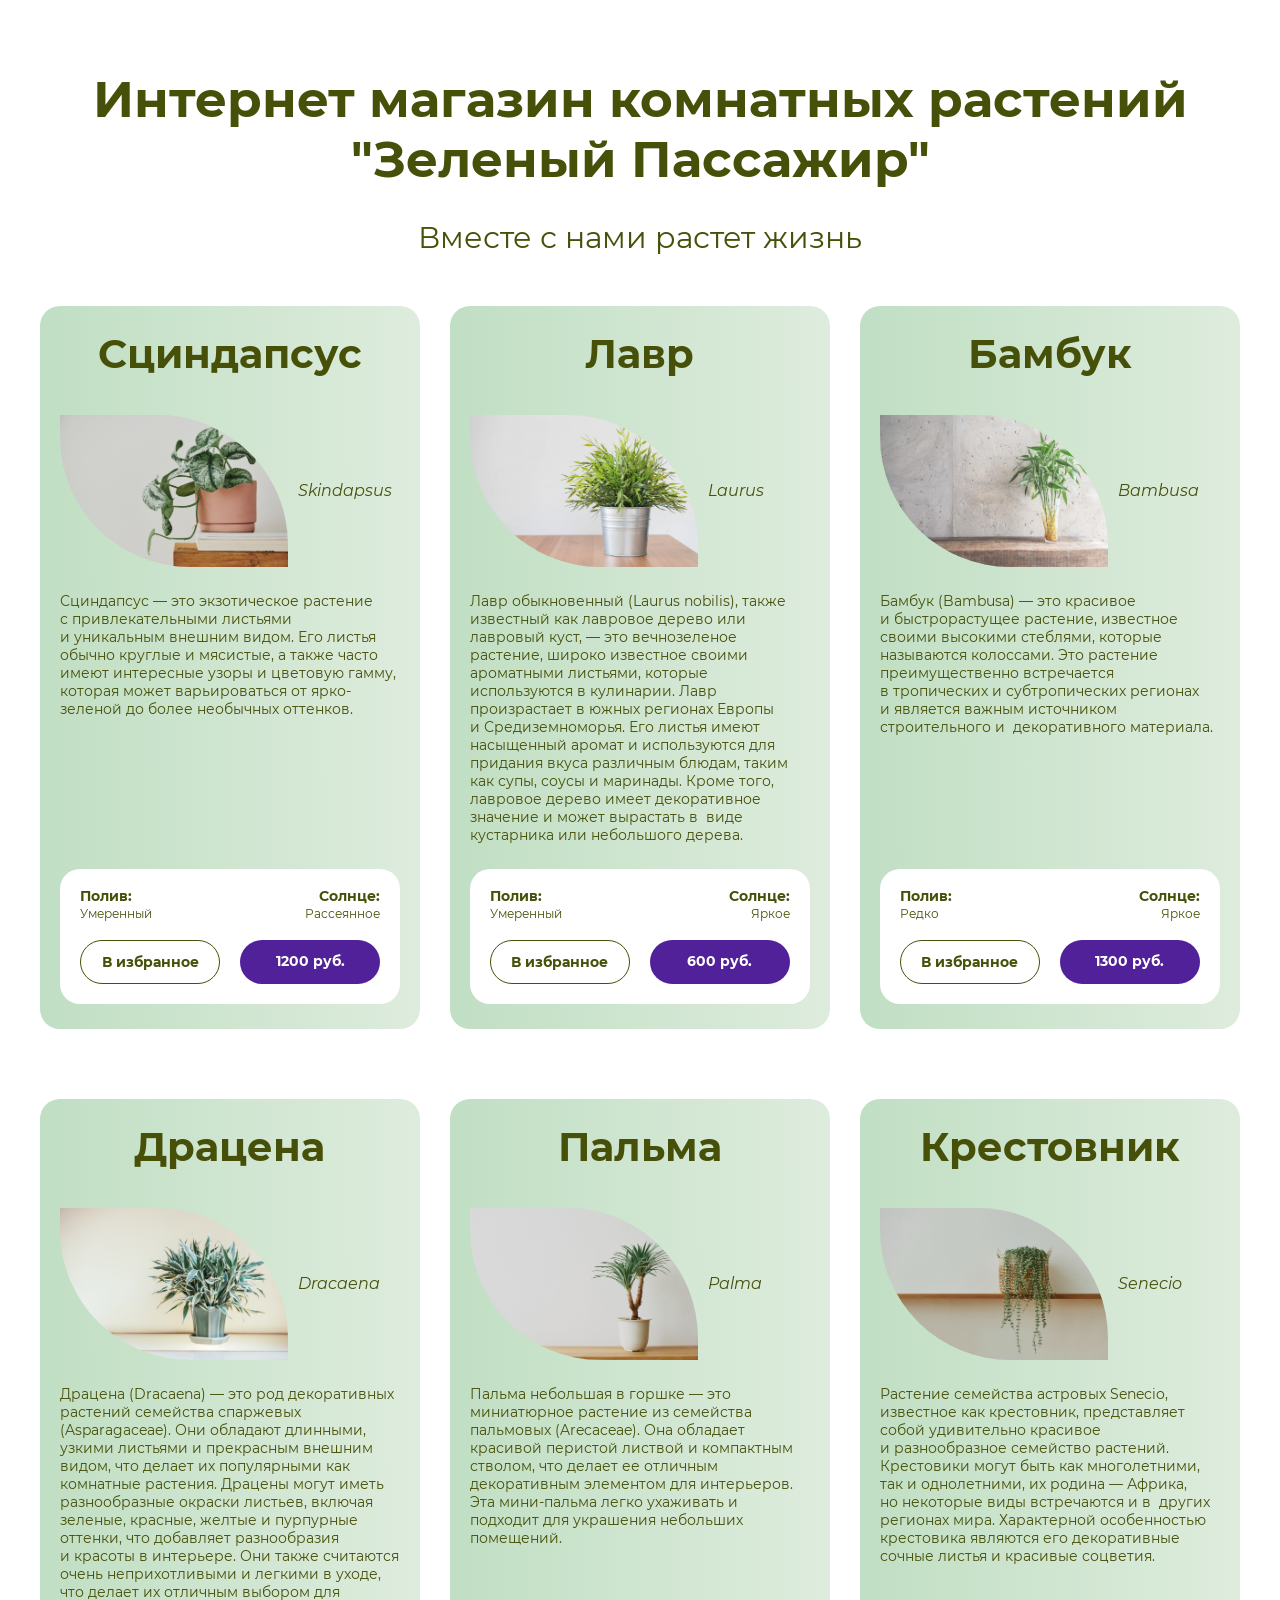
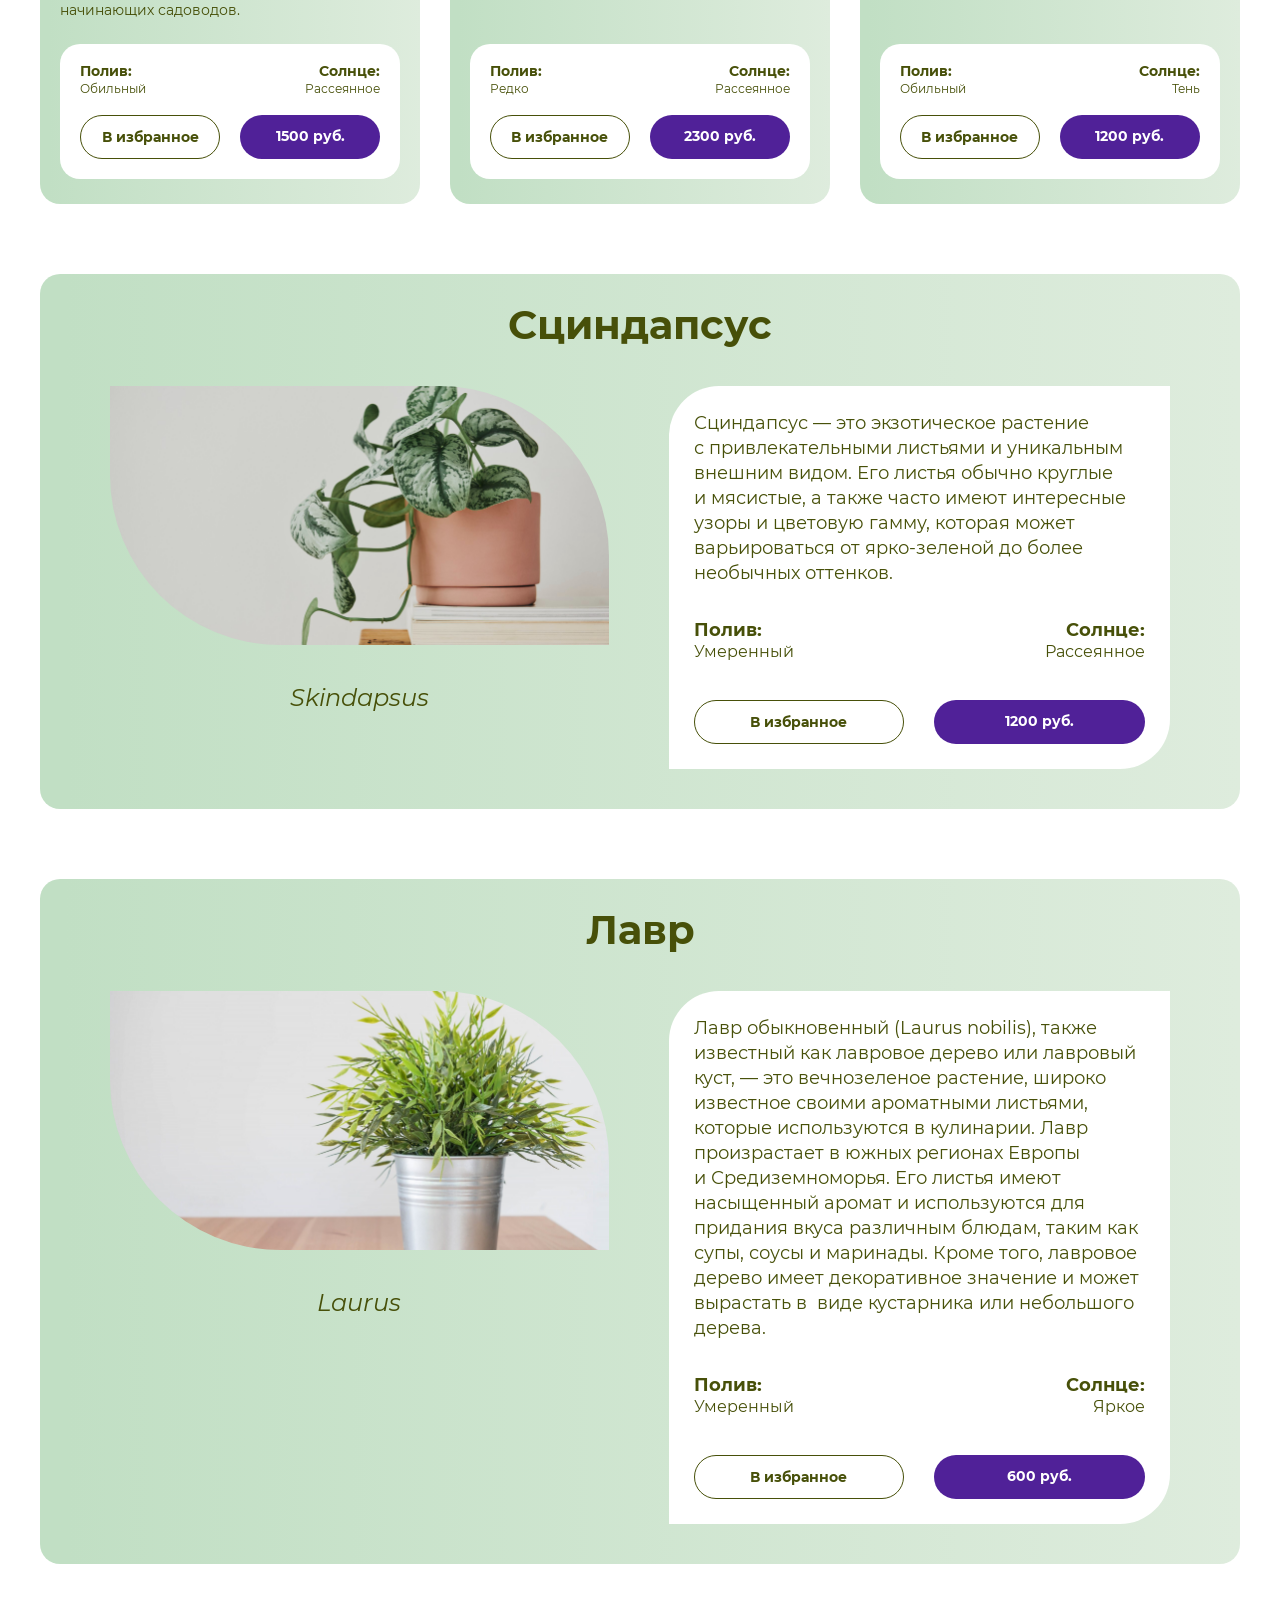
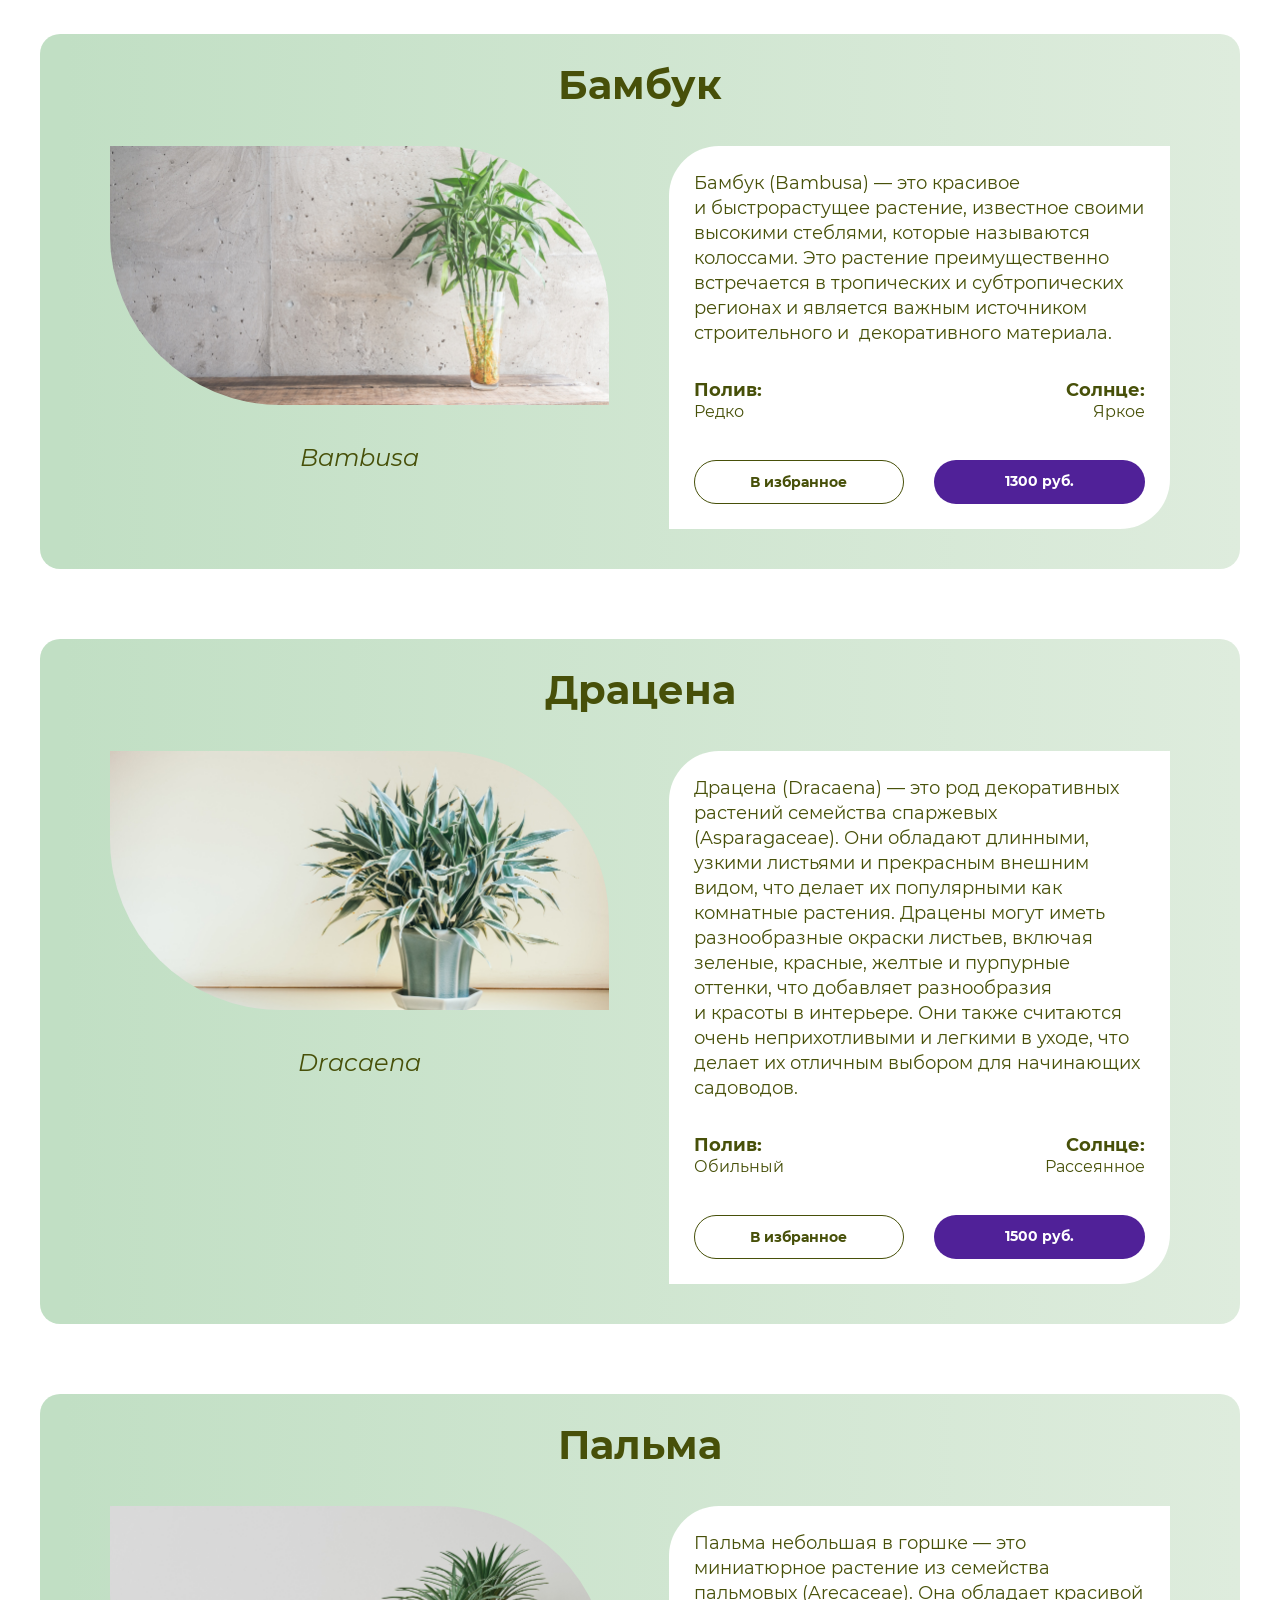
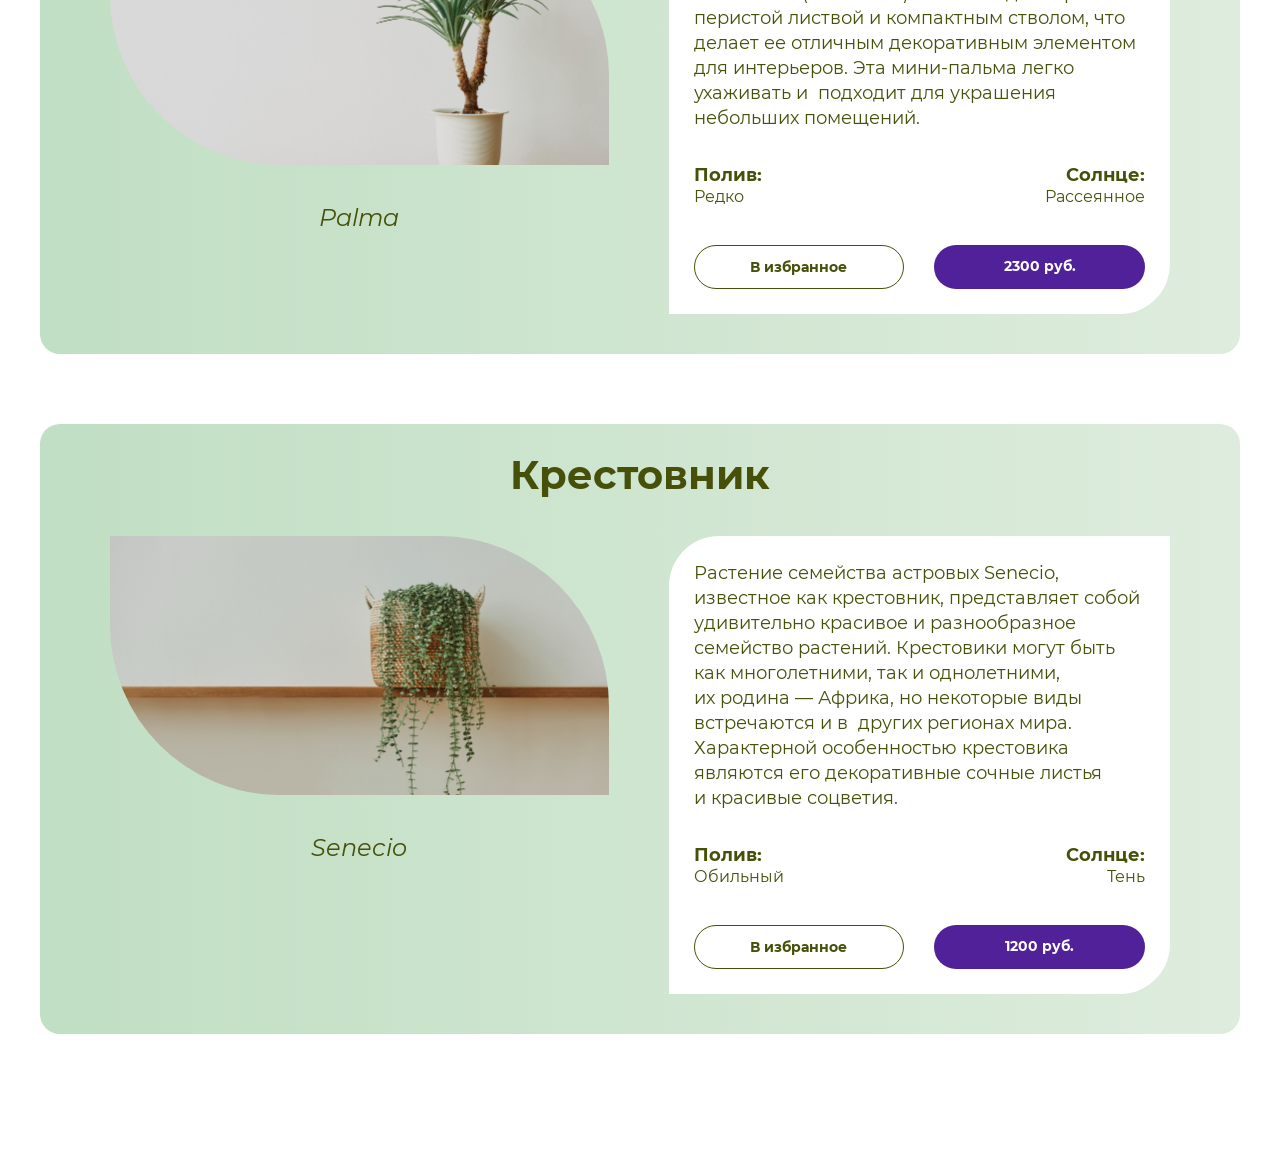
==== commit 49d3bf5f: "Модификация компонентов карточки (горизонтальная версия)" ====
--- a/plant-cart/index.html
+++ b/plant-cart/index.html
@@ -14,12 +14,12 @@
         <div class="product-card">
           <h2 class="product-card__title">Сциндапсус</h2>
           <div class="product-card__wrapper">
-            <div class="producr-card__heading">
+            <div class="product-card__heading">
               <img class="product-card__img" src="img/Skindapsus.jpg" height="152" width="228" alt="Растение Сциндапсус">
               <span class="product-card__name">Skindapsus</span>
             </div>
             <div class="product-card__info-wrapper">
-              <p class="producr-card__description">Сциндапсус&nbsp;&mdash; это экзотическое растение с&nbsp;привлекательными 
+              <p class="product-card__description">Сциндапсус&nbsp;&mdash; это экзотическое растение с&nbsp;привлекательными 
               листьями и&nbsp;уникальным внешним видом. Его листья обычно круглые и&nbsp;мясистые, а&nbsp;также часто 
               имеют интересные узоры и&nbsp;цветовую гамму, которая может варьироваться 
               от&nbsp;ярко-зеленой до&nbsp;более необычных оттенков.</p>
@@ -27,11 +27,11 @@
                 <div class="product-card__care">
                   <div class="product-card__care-group">
                     <span class="product-card__care-condition">Полив:</span>
-                    <span class="producr-card__care-value">Умеренный</span>
-                  </div>
-                  <div class="product-card__care-group product-card__care-group--right">
-                    <span class="product-card__care-condition">Солнце:</span>
-                    <span class="producr-card__care-value">Рассеянное</span>
+                    <span class="product-card__care-value">Умеренный</span>
+                  </div>
+                  <div class="product-card__care-group product-card__care-group--right">
+                    <span class="product-card__care-condition">Солнце:</span>
+                    <span class="product-card__care-value">Рассеянное</span>
                   </div>
                 </div>
                 <div class="product-card__links">
@@ -47,12 +47,12 @@
         <div class="product-card">
           <h2 class="product-card__title">Лавр</h2>
           <div class="product-card__wrapper">
-            <div class="producr-card__heading">
+            <div class="product-card__heading">
               <img class="product-card__img" src="img/Laurus.jpg" height="152" width="228" alt="Растение Лавр">
               <span class="product-card__name">Laurus</span>
             </div>
             <div class="product-card__info-wrapper">
-              <p class="producr-card__description">Лавр обыкновенный (Laurus nobilis), также известный как лавровое дерево
+              <p class="product-card__description">Лавр обыкновенный (Laurus nobilis), также известный как лавровое дерево
                 или лавровый куст,&nbsp;&mdash; это вечнозеленое растение, широко известное своими ароматными листьями,
                 которые используются в&nbsp;кулинарии. Лавр произрастает в&nbsp;южных регионах Европы и&nbsp;Средиземноморья.
                 Его листья имеют насыщенный аромат и&nbsp;используются для придания вкуса различным блюдам, таким как супы,
@@ -62,11 +62,11 @@
                 <div class="product-card__care">
                   <div class="product-card__care-group">
                     <span class="product-card__care-condition">Полив:</span>
-                    <span class="producr-card__care-value">Умеренный</span>
-                  </div>
-                  <div class="product-card__care-group product-card__care-group--right">
-                    <span class="product-card__care-condition">Солнце:</span>
-                    <span class="producr-card__care-value">Яркое</span>
+                    <span class="product-card__care-value">Умеренный</span>
+                  </div>
+                  <div class="product-card__care-group product-card__care-group--right">
+                    <span class="product-card__care-condition">Солнце:</span>
+                    <span class="product-card__care-value">Яркое</span>
                   </div>
                 </div>
                 <div class="product-card__links">
@@ -82,12 +82,12 @@
         <div class="product-card">
           <h2 class="product-card__title">Бамбук</h2>
           <div class="product-card__wrapper">
-            <div class="producr-card__heading">
+            <div class="product-card__heading">
               <img class="product-card__img" src="img/Bambusa.jpg" height="152" width="228" alt="Растение Бамбук">
               <span class="product-card__name">Bambusa</span>
             </div>
             <div class="product-card__info-wrapper">
-              <p class="producr-card__description">Бамбук (Bambusa)&nbsp;&mdash; это красивое и&nbsp;быстрорастущее растение,
+              <p class="product-card__description">Бамбук (Bambusa)&nbsp;&mdash; это красивое и&nbsp;быстрорастущее растение,
                 известное своими высокими стеблями, которые называются колоссами. Это растение преимущественно встречается
                 в&nbsp;тропических и&nbsp;субтропических регионах и&nbsp;является важным источником строительного и&nbsp;
                 декоративного материала.</p>
@@ -95,11 +95,11 @@
                 <div class="product-card__care">
                   <div class="product-card__care-group">
                     <span class="product-card__care-condition">Полив:</span>
-                    <span class="producr-card__care-value">Редко</span>
-                  </div>
-                  <div class="product-card__care-group product-card__care-group--right">
-                    <span class="product-card__care-condition">Солнце:</span>
-                    <span class="producr-card__care-value">Яркое</span>
+                    <span class="product-card__care-value">Редко</span>
+                  </div>
+                  <div class="product-card__care-group product-card__care-group--right">
+                    <span class="product-card__care-condition">Солнце:</span>
+                    <span class="product-card__care-value">Яркое</span>
                   </div>
                 </div>
                 <div class="product-card__links">
@@ -115,12 +115,12 @@
         <div class="product-card">
           <h2 class="product-card__title">Драцена</h2>
           <div class="product-card__wrapper">
-            <div class="producr-card__heading">
+            <div class="product-card__heading">
               <img class="product-card__img" src="img/Dracaena.jpg" height="152" width="228" alt="Растение Драцена">
               <span class="product-card__name">Dracaena</span>
             </div>
-            <div class="producr-card__info-wrapper">
-              <p class="producr-card__description">Драцена (Dracaena)&nbsp;&mdash; это род декоративных растений семейства
+            <div class="product-card__info-wrapper">
+              <p class="product-card__description">Драцена (Dracaena)&nbsp;&mdash; это род декоративных растений семейства
                 спаржевых (Asparagaceae). Они обладают длинными, узкими листьями и&nbsp;прекрасным внешним видом, что делает
                 их&nbsp;популярными как комнатные растения. Драцены могут иметь разнообразные окраски листьев, включая зеленые,
                 красные, желтые и&nbsp;пурпурные оттенки, что добавляет разнообразия и&nbsp;красоты в&nbsp;интерьере. Они также
@@ -129,11 +129,11 @@
                 <div class="product-card__care">
                   <div class="product-card__care-group">
                     <span class="product-card__care-condition">Полив:</span>
-                    <span class="producr-card__care-value">Обильный</span>
-                  </div>
-                  <div class="product-card__care-group product-card__care-group--right">
-                    <span class="product-card__care-condition">Солнце:</span>
-                    <span class="producr-card__care-value">Рассеянное</span>
+                    <span class="product-card__care-value">Обильный</span>
+                  </div>
+                  <div class="product-card__care-group product-card__care-group--right">
+                    <span class="product-card__care-condition">Солнце:</span>
+                    <span class="product-card__care-value">Рассеянное</span>
                   </div>
                 </div>
                 <div class="product-card__links">
@@ -149,12 +149,12 @@
         <div class="product-card">
           <h2 class="product-card__title">Пальма</h2>
           <div class="product-card__wrapper">
-            <div class="producr-card__heading">
+            <div class="product-card__heading">
               <img class="product-card__img" src="img/Palma.jpg" height="152" width="228" alt="Растение Пальма">
               <span class="product-card__name">Palma</span>
             </div>
             <div class="product-card__info-wrapper">
-              <p class="producr-card__description">Пальма небольшая в&nbsp;горшке&nbsp;&mdash; это миниатюрное растение
+              <p class="product-card__description">Пальма небольшая в&nbsp;горшке&nbsp;&mdash; это миниатюрное растение
                 из&nbsp;семейства пальмовых (Arecaceae). Она обладает красивой перистой листвой и&nbsp;компактным стволом,
                 что делает ее&nbsp;отличным декоративным элементом для интерьеров. Эта мини-пальма легко ухаживать и&nbsp;
                 подходит для украшения небольших помещений.</p>
@@ -162,11 +162,11 @@
                 <div class="product-card__care">
                   <div class="product-card__care-group">
                     <span class="product-card__care-condition">Полив:</span>
-                    <span class="producr-card__care-value">Редко</span>
-                  </div>
-                  <div class="product-card__care-group product-card__care-group--right">
-                    <span class="product-card__care-condition">Солнце:</span>
-                    <span class="producr-card__care-value">Рассеянное</span>
+                    <span class="product-card__care-value">Редко</span>
+                  </div>
+                  <div class="product-card__care-group product-card__care-group--right">
+                    <span class="product-card__care-condition">Солнце:</span>
+                    <span class="product-card__care-value">Рассеянное</span>
                   </div>
                 </div>
                 <div class="product-card__links">
@@ -182,12 +182,12 @@
         <div class="product-card">
           <h2 class="product-card__title">Крестовник</h2>
           <div class="product-card__wrapper">
-            <div class="producr-card__heading">
+            <div class="product-card__heading">
               <img class="product-card__img" src="img/Senecio.jpg" height="152" width="228" alt="Растение Крестовник">
               <span class="product-card__name">Senecio</span>
             </div>
             <div class="product-card__info-wrapper">
-              <p class="producr-card__description">Растение семейства астровых Senecio, известное как крестовник, представляет
+              <p class="product-card__description">Растение семейства астровых Senecio, известное как крестовник, представляет
                  собой удивительно красивое и&nbsp;разнообразное семейство растений. Крестовики могут быть как многолетними,
                  так и&nbsp;однолетними, их&nbsp;родина&nbsp;&mdash; Африка, но&nbsp;некоторые виды встречаются и&nbsp;в&nbsp;
                  других регионах мира. Характерной особенностью крестовика являются его декоративные сочные листья и&nbsp;красивые соцветия.</p>
@@ -195,11 +195,11 @@
                 <div class="product-card__care">
                   <div class="product-card__care-group">
                     <span class="product-card__care-condition">Полив:</span>
-                    <span class="producr-card__care-value">Обильный</span>
-                  </div>
-                  <div class="product-card__care-group product-card__care-group--right">
-                    <span class="product-card__care-condition">Солнце:</span>
-                    <span class="producr-card__care-value">Тень</span>
+                    <span class="product-card__care-value">Обильный</span>
+                  </div>
+                  <div class="product-card__care-group product-card__care-group--right">
+                    <span class="product-card__care-condition">Солнце:</span>
+                    <span class="product-card__care-value">Тень</span>
                   </div>
                 </div>
                 <div class="product-card__links">
@@ -215,15 +215,15 @@
     <!-- Второй вид карточек -->
     <ul class="products products--flat">
       <li class="products__item">
-        <div class="product-card">
+        <div class="product-card product-card--flat">
           <h2 class="product-card__title">Сциндапсус</h2>
           <div class="product-card__wrapper">
-            <div class="producr-card__heading">
+            <div class="product-card__heading">
               <img class="product-card__img" src="img/Skindapsus.jpg" height="152" width="228" alt="Растение Сциндапсус">
               <span class="product-card__name">Skindapsus</span>
             </div>
             <div class="product-card__info-wrapper">
-              <p class="producr-card__description">Сциндапсус&nbsp;&mdash; это экзотическое растение с&nbsp;привлекательными 
+              <p class="product-card__description">Сциндапсус&nbsp;&mdash; это экзотическое растение с&nbsp;привлекательными 
               листьями и&nbsp;уникальным внешним видом. Его листья обычно круглые и&nbsp;мясистые, а&nbsp;также часто 
               имеют интересные узоры и&nbsp;цветовую гамму, которая может варьироваться 
               от&nbsp;ярко-зеленой до&nbsp;более необычных оттенков.</p>
@@ -231,11 +231,11 @@
                 <div class="product-card__care">
                   <div class="product-card__care-group">
                     <span class="product-card__care-condition">Полив:</span>
-                    <span class="producr-card__care-value">Умеренный</span>
-                  </div>
-                  <div class="product-card__care-group product-card__care-group--right">
-                    <span class="product-card__care-condition">Солнце:</span>
-                    <span class="producr-card__care-value">Рассеянное</span>
+                    <span class="product-card__care-value">Умеренный</span>
+                  </div>
+                  <div class="product-card__care-group product-card__care-group--right">
+                    <span class="product-card__care-condition">Солнце:</span>
+                    <span class="product-card__care-value">Рассеянное</span>
                   </div>
                 </div>
                 <div class="product-card__links">
@@ -248,15 +248,15 @@
         </div>
       </li>
       <li class="products__item">
-        <div class="product-card">
+        <div class="product-card product-card--flat">
           <h2 class="product-card__title">Лавр</h2>
           <div class="product-card__wrapper">
-            <div class="producr-card__heading">
+            <div class="product-card__heading">
               <img class="product-card__img" src="img/Laurus.jpg" height="152" width="228" alt="Растение Лавр">
               <span class="product-card__name">Laurus</span>
             </div>
             <div class="product-card__info-wrapper">
-              <p class="producr-card__description">Лавр обыкновенный (Laurus nobilis), также известный как лавровое дерево
+              <p class="product-card__description">Лавр обыкновенный (Laurus nobilis), также известный как лавровое дерево
                 или лавровый куст,&nbsp;&mdash; это вечнозеленое растение, широко известное своими ароматными листьями,
                 которые используются в&nbsp;кулинарии. Лавр произрастает в&nbsp;южных регионах Европы и&nbsp;Средиземноморья.
                 Его листья имеют насыщенный аромат и&nbsp;используются для придания вкуса различным блюдам, таким как супы,
@@ -266,11 +266,11 @@
                 <div class="product-card__care">
                   <div class="product-card__care-group">
                     <span class="product-card__care-condition">Полив:</span>
-                    <span class="producr-card__care-value">Умеренный</span>
-                  </div>
-                  <div class="product-card__care-group product-card__care-group--right">
-                    <span class="product-card__care-condition">Солнце:</span>
-                    <span class="producr-card__care-value">Яркое</span>
+                    <span class="product-card__care-value">Умеренный</span>
+                  </div>
+                  <div class="product-card__care-group product-card__care-group--right">
+                    <span class="product-card__care-condition">Солнце:</span>
+                    <span class="product-card__care-value">Яркое</span>
                   </div>
                 </div>
                 <div class="product-card__links">
@@ -283,15 +283,15 @@
         </div>
       </li>
       <li class="products__item">
-        <div class="product-card">
+        <div class="product-card product-card--flat">
           <h2 class="product-card__title">Бамбук</h2>
           <div class="product-card__wrapper">
-            <div class="producr-card__heading">
+            <div class="product-card__heading">
               <img class="product-card__img" src="img/Bambusa.jpg" height="152" width="228" alt="Растение Бамбук">
               <span class="product-card__name">Bambusa</span>
             </div>
             <div class="product-card__info-wrapper">
-              <p class="producr-card__description">Бамбук (Bambusa)&nbsp;&mdash; это красивое и&nbsp;быстрорастущее растение,
+              <p class="product-card__description">Бамбук (Bambusa)&nbsp;&mdash; это красивое и&nbsp;быстрорастущее растение,
                 известное своими высокими стеблями, которые называются колоссами. Это растение преимущественно встречается
                 в&nbsp;тропических и&nbsp;субтропических регионах и&nbsp;является важным источником строительного и&nbsp;
                 декоративного материала.</p>
@@ -299,11 +299,11 @@
                 <div class="product-card__care">
                   <div class="product-card__care-group">
                     <span class="product-card__care-condition">Полив:</span>
-                    <span class="producr-card__care-value">Редко</span>
-                  </div>
-                  <div class="product-card__care-group product-card__care-group--right">
-                    <span class="product-card__care-condition">Солнце:</span>
-                    <span class="producr-card__care-value">Яркое</span>
+                    <span class="product-card__care-value">Редко</span>
+                  </div>
+                  <div class="product-card__care-group product-card__care-group--right">
+                    <span class="product-card__care-condition">Солнце:</span>
+                    <span class="product-card__care-value">Яркое</span>
                   </div>
                 </div>
                 <div class="product-card__links">
@@ -316,15 +316,15 @@
         </div>
       </li>
       <li class="products__item">
-        <div class="product-card">
+        <div class="product-card product-card--flat">
           <h2 class="product-card__title">Драцена</h2>
           <div class="product-card__wrapper">
-            <div class="producr-card__heading">
+            <div class="product-card__heading">
               <img class="product-card__img" src="img/Dracaena.jpg" height="152" width="228" alt="Растение Драцена">
               <span class="product-card__name">Dracaena</span>
             </div>
-            <div class="producr-card__info-wrapper">
-              <p class="producr-card__description">Драцена (Dracaena)&nbsp;&mdash; это род декоративных растений семейства
+            <div class="product-card__info-wrapper">
+              <p class="product-card__description">Драцена (Dracaena)&nbsp;&mdash; это род декоративных растений семейства
                 спаржевых (Asparagaceae). Они обладают длинными, узкими листьями и&nbsp;прекрасным внешним видом, что делает
                 их&nbsp;популярными как комнатные растения. Драцены могут иметь разнообразные окраски листьев, включая зеленые,
                 красные, желтые и&nbsp;пурпурные оттенки, что добавляет разнообразия и&nbsp;красоты в&nbsp;интерьере. Они также
@@ -333,11 +333,11 @@
                 <div class="product-card__care">
                   <div class="product-card__care-group">
                     <span class="product-card__care-condition">Полив:</span>
-                    <span class="producr-card__care-value">Обильный</span>
-                  </div>
-                  <div class="product-card__care-group product-card__care-group--right">
-                    <span class="product-card__care-condition">Солнце:</span>
-                    <span class="producr-card__care-value">Рассеянное</span>
+                    <span class="product-card__care-value">Обильный</span>
+                  </div>
+                  <div class="product-card__care-group product-card__care-group--right">
+                    <span class="product-card__care-condition">Солнце:</span>
+                    <span class="product-card__care-value">Рассеянное</span>
                   </div>
                 </div>
                 <div class="product-card__links">
@@ -350,15 +350,15 @@
         </div>
       </li>
       <li class="products__item">
-        <div class="product-card">
+        <div class="product-card product-card--flat">
           <h2 class="product-card__title">Пальма</h2>
           <div class="product-card__wrapper">
-            <div class="producr-card__heading">
+            <div class="product-card__heading">
               <img class="product-card__img" src="img/Palma.jpg" height="152" width="228" alt="Растение Пальма">
               <span class="product-card__name">Palma</span>
             </div>
             <div class="product-card__info-wrapper">
-              <p class="producr-card__description">Пальма небольшая в&nbsp;горшке&nbsp;&mdash; это миниатюрное растение
+              <p class="product-card__description">Пальма небольшая в&nbsp;горшке&nbsp;&mdash; это миниатюрное растение
                 из&nbsp;семейства пальмовых (Arecaceae). Она обладает красивой перистой листвой и&nbsp;компактным стволом,
                 что делает ее&nbsp;отличным декоративным элементом для интерьеров. Эта мини-пальма легко ухаживать и&nbsp;
                 подходит для украшения небольших помещений.</p>
@@ -366,11 +366,11 @@
                 <div class="product-card__care">
                   <div class="product-card__care-group">
                     <span class="product-card__care-condition">Полив:</span>
-                    <span class="producr-card__care-value">Редко</span>
-                  </div>
-                  <div class="product-card__care-group product-card__care-group--right">
-                    <span class="product-card__care-condition">Солнце:</span>
-                    <span class="producr-card__care-value">Рассеянное</span>
+                    <span class="product-card__care-value">Редко</span>
+                  </div>
+                  <div class="product-card__care-group product-card__care-group--right">
+                    <span class="product-card__care-condition">Солнце:</span>
+                    <span class="product-card__care-value">Рассеянное</span>
                   </div>
                 </div>
                 <div class="product-card__links">
@@ -383,15 +383,15 @@
         </div>
       </li>
       <li class="products__item">
-        <div class="product-card">
+        <div class="product-card product-card--flat">
           <h2 class="product-card__title">Крестовник</h2>
           <div class="product-card__wrapper">
-            <div class="producr-card__heading">
+            <div class="product-card__heading">
               <img class="product-card__img" src="img/Senecio.jpg" height="152" width="228" alt="Растение Крестовник">
               <span class="product-card__name">Senecio</span>
             </div>
             <div class="product-card__info-wrapper">
-              <p class="producr-card__description">Растение семейства астровых Senecio, известное как крестовник, представляет
+              <p class="product-card__description">Растение семейства астровых Senecio, известное как крестовник, представляет
                  собой удивительно красивое и&nbsp;разнообразное семейство растений. Крестовики могут быть как многолетними,
                  так и&nbsp;однолетними, их&nbsp;родина&nbsp;&mdash; Африка, но&nbsp;некоторые виды встречаются и&nbsp;в&nbsp;
                  других регионах мира. Характерной особенностью крестовика являются его декоративные сочные листья и&nbsp;красивые соцветия.</p>
@@ -399,11 +399,11 @@
                 <div class="product-card__care">
                   <div class="product-card__care-group">
                     <span class="product-card__care-condition">Полив:</span>
-                    <span class="producr-card__care-value">Обильный</span>
-                  </div>
-                  <div class="product-card__care-group product-card__care-group--right">
-                    <span class="product-card__care-condition">Солнце:</span>
-                    <span class="producr-card__care-value">Тень</span>
+                    <span class="product-card__care-value">Обильный</span>
+                  </div>
+                  <div class="product-card__care-group product-card__care-group--right">
+                    <span class="product-card__care-condition">Солнце:</span>
+                    <span class="product-card__care-value">Тень</span>
                   </div>
                 </div>
                 <div class="product-card__links">
